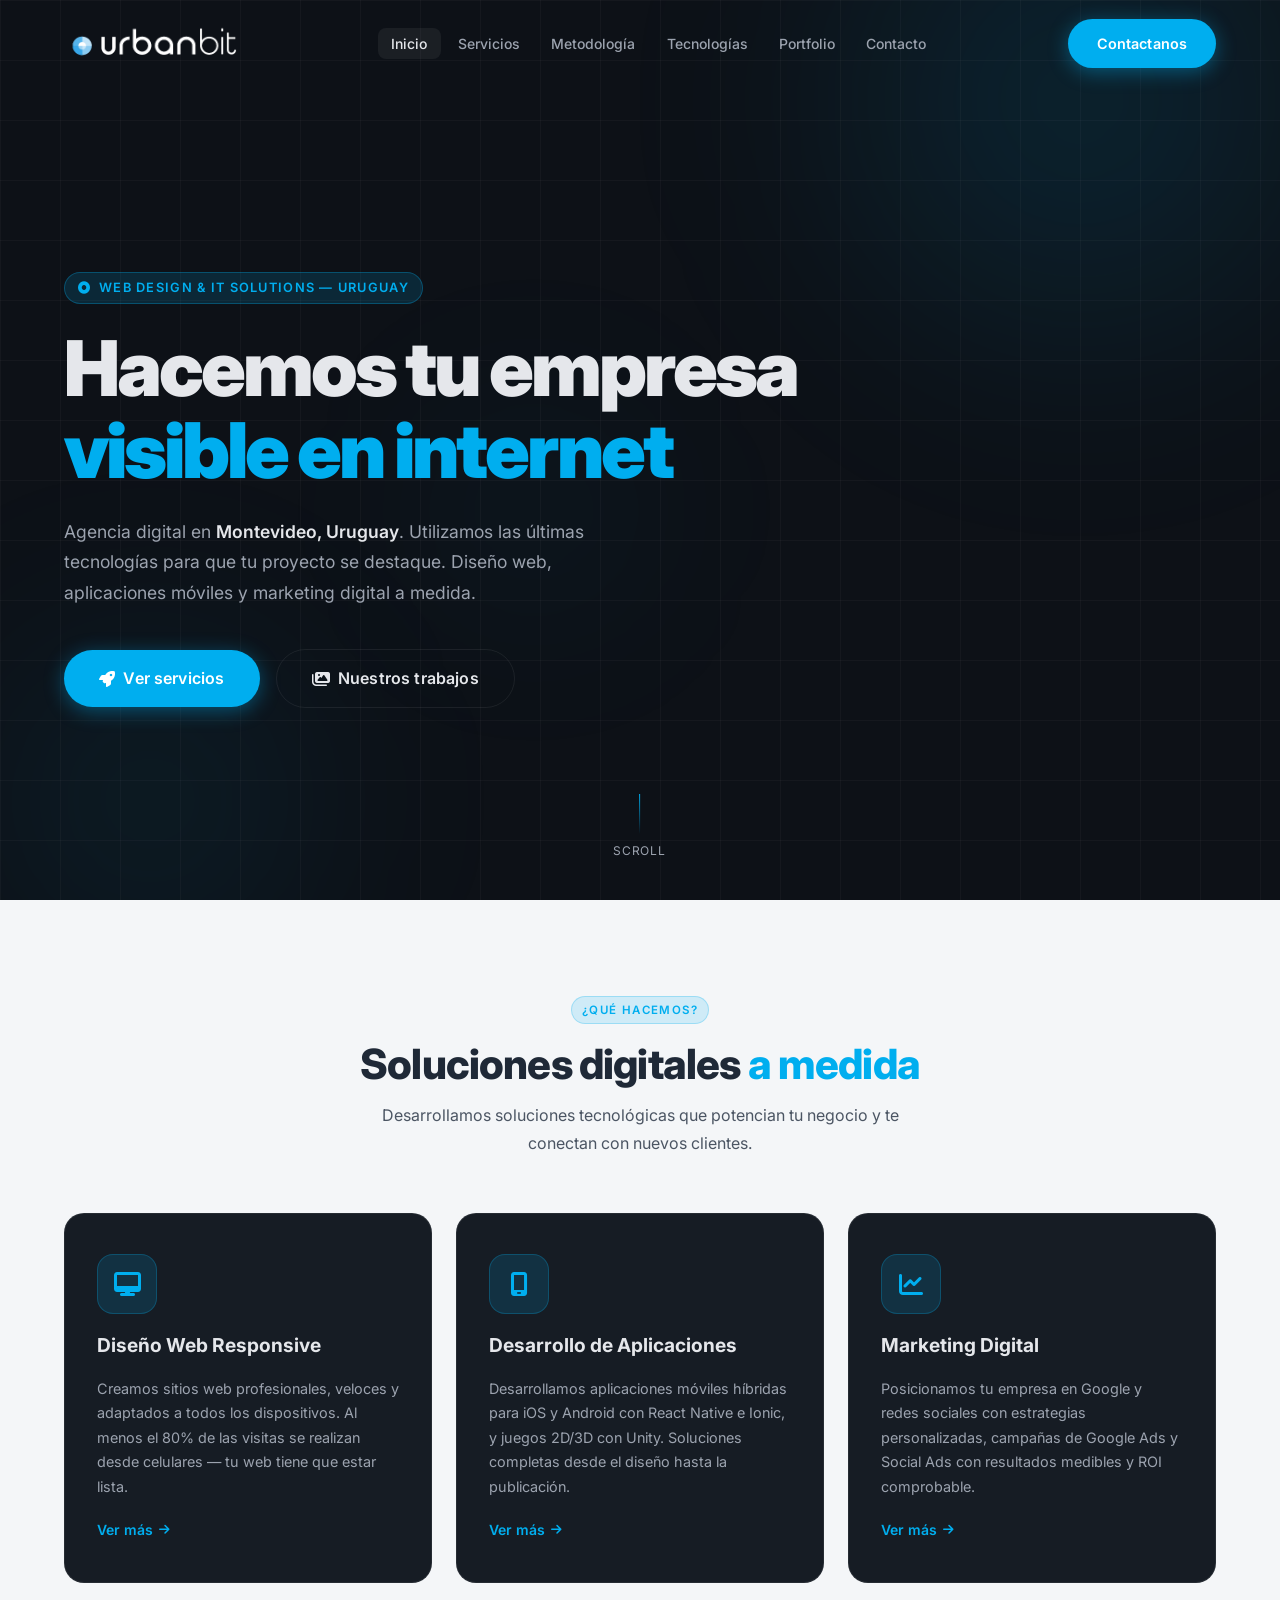
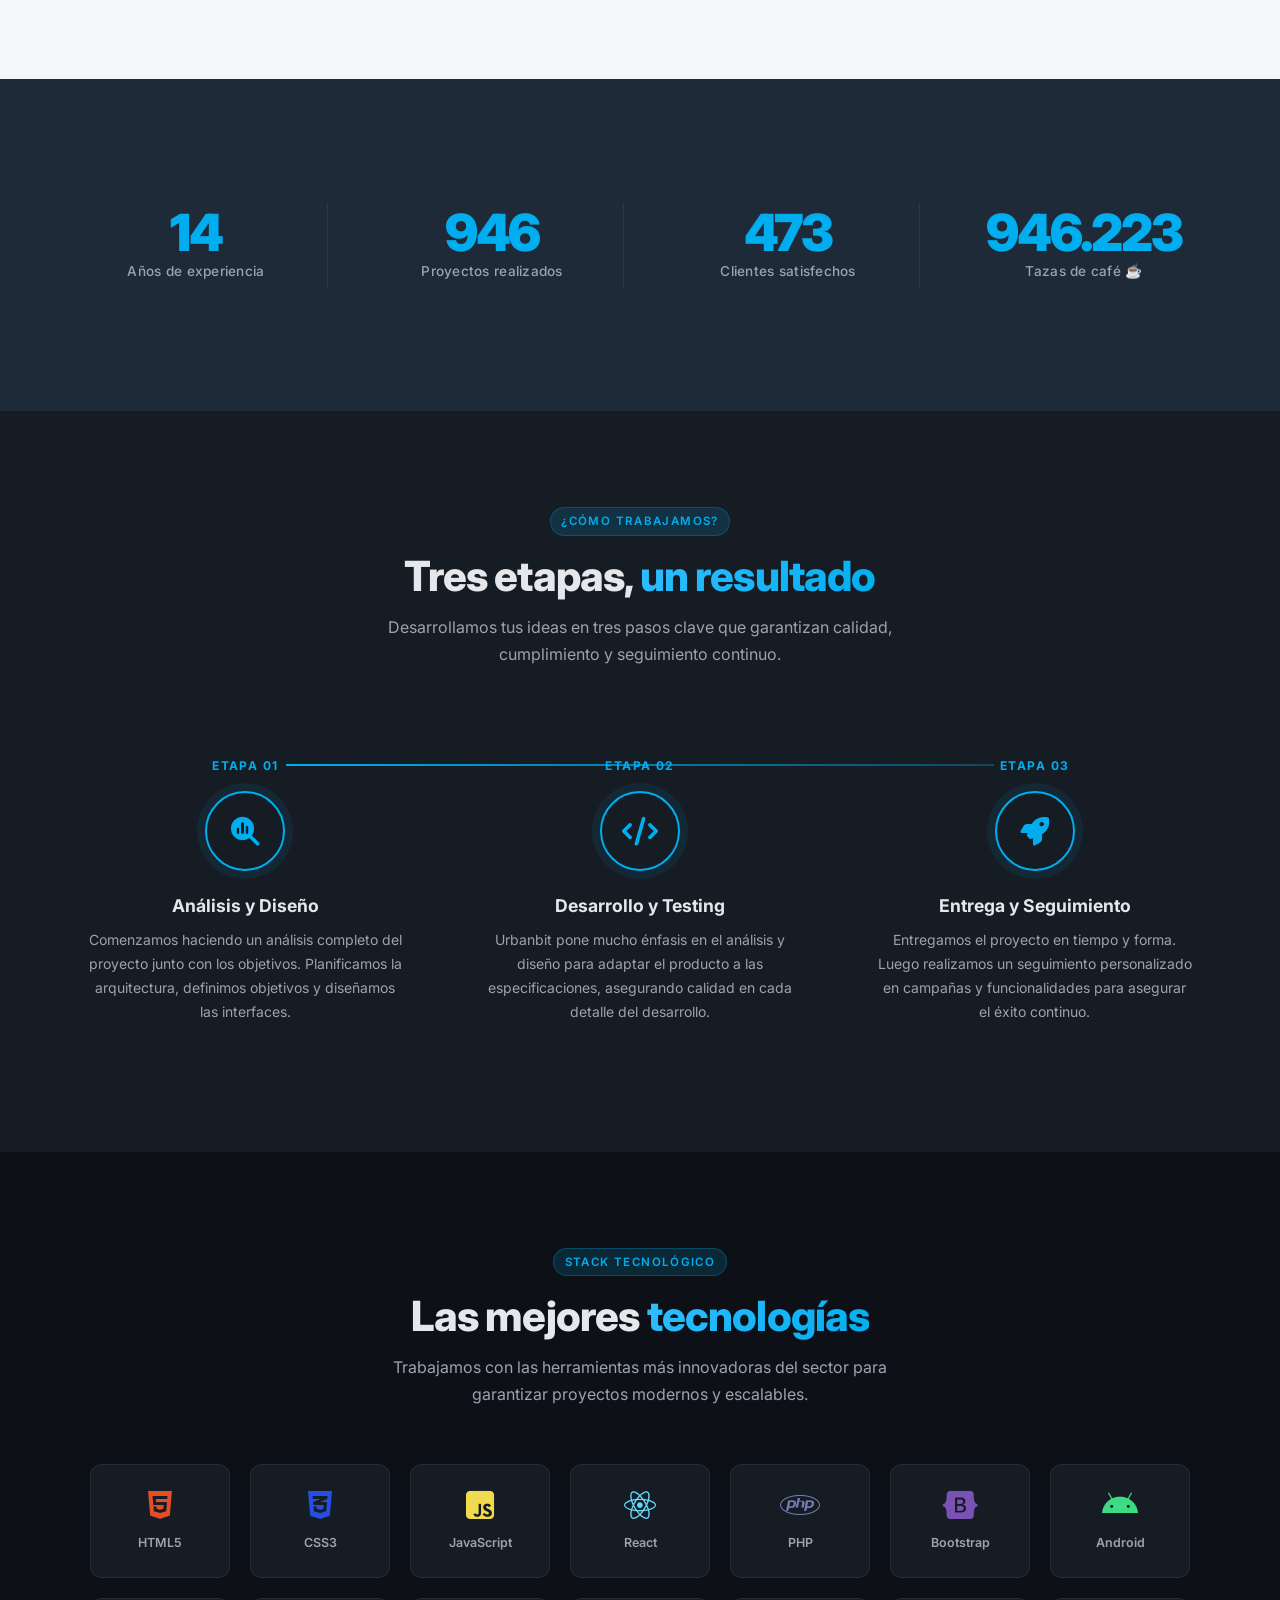
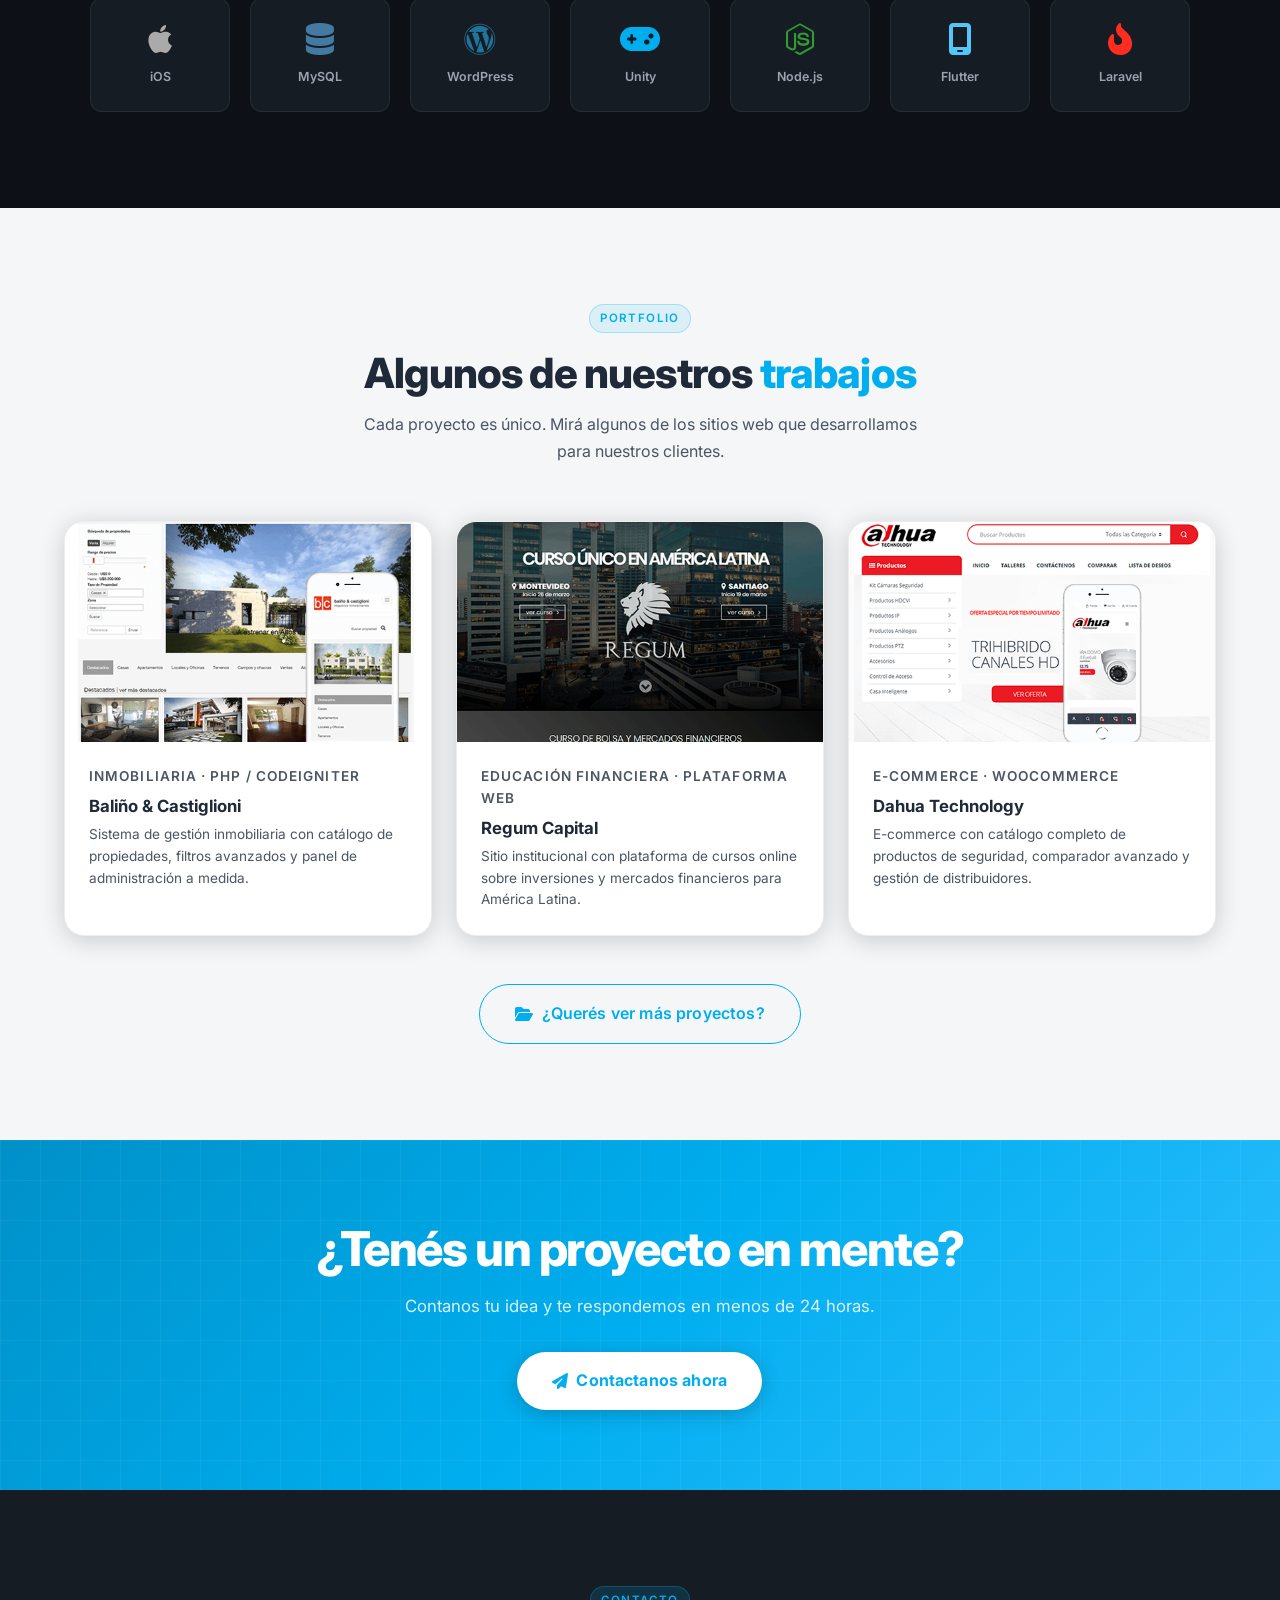
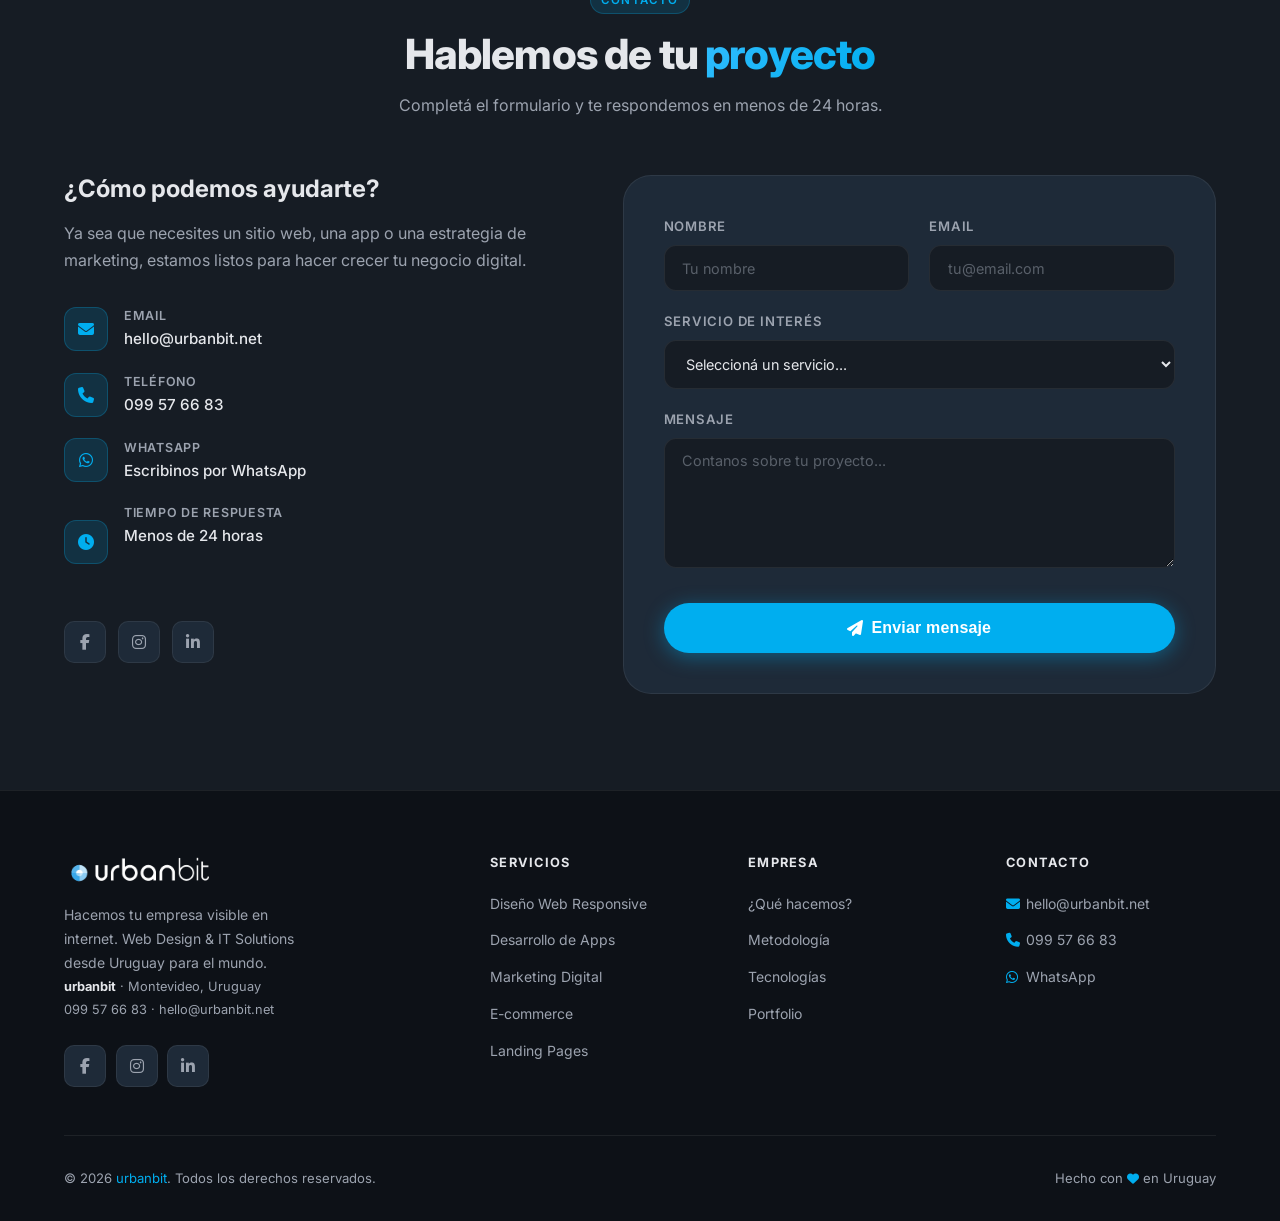
==== index.html @ 5d1d6441 "first commit" ====
<!DOCTYPE html>
<html lang="es">
<head>
  <meta charset="UTF-8" />
  <meta name="viewport" content="width=device-width, initial-scale=1.0" />

  <!-- ===== Primary Meta Tags ===== -->
  <title>urbanbit | Agencia de Diseño Web y Marketing Digital en Uruguay</title>
  <meta name="title" content="urbanbit | Agencia de Diseño Web y Marketing Digital en Uruguay" />
  <meta name="description" content="Agencia digital en Uruguay con 15 años de experiencia. Diseño web responsive, desarrollo de aplicaciones móviles y marketing digital con resultados medibles. +1.000 proyectos exitosos." />
  <meta name="keywords" content="diseño web Uruguay, desarrollo web responsive Uruguay, marketing digital Uruguay, aplicaciones móviles Uruguay, agencia digital Uruguay, Google Ads Uruguay, SEO Uruguay, desarrollo de apps Uruguay" />
  <meta name="author" content="urbanbit" />
  <meta name="robots" content="index, follow, max-snippet:-1, max-image-preview:large, max-video-preview:-1" />
  <meta name="language" content="Spanish" />
  <meta name="revisit-after" content="7 days" />
  <meta name="theme-color" content="#00AEEF" />
  <link rel="canonical" href="https://www.urbanbit.net/" />

  <!-- ===== Open Graph / Facebook ===== -->
  <meta property="og:type" content="website" />
  <meta property="og:url" content="https://www.urbanbit.net/" />
  <meta property="og:site_name" content="urbanbit" />
  <meta property="og:locale" content="es_UY" />
  <meta property="og:title" content="urbanbit | Agencia de Diseño Web y Marketing Digital en Uruguay" />
  <meta property="og:description" content="Agencia digital en Uruguay con 15 años de experiencia. Diseño web responsive, desarrollo de aplicaciones y marketing digital con resultados medibles." />
  <meta property="og:image" content="https://www.urbanbit.net/og-image.svg" />
  <meta property="og:image:width" content="1200" />
  <meta property="og:image:height" content="630" />
  <meta property="og:image:alt" content="urbanbit — Agencia de Diseño Web y Marketing Digital Uruguay" />

  <!-- ===== Twitter Card ===== -->
  <meta name="twitter:card" content="summary_large_image" />
  <meta name="twitter:site" content="@urbanbitnet" />
  <meta name="twitter:creator" content="@urbanbitnet" />
  <meta name="twitter:title" content="urbanbit | Agencia de Diseño Web y Marketing Digital en Uruguay" />
  <meta name="twitter:description" content="Agencia digital en Uruguay con 15 años de experiencia. Diseño web, apps y marketing digital con resultados medibles." />
  <meta name="twitter:image" content="https://www.urbanbit.net/og-image.svg" />

  <!-- ===== Geo Tags ===== -->
  <meta name="geo.region" content="UY" />
  <meta name="geo.placename" content="Uruguay" />
  <meta name="geo.position" content="-32.5228;-55.7658" />
  <meta name="ICBM" content="-32.5228, -55.7658" />

  <!-- ===== Favicon ===== -->
  <link rel="icon" type="image/png" href="logo.png" />
  <link rel="apple-touch-icon" href="logo.png" />

  <!-- ===== Preconnect / DNS Prefetch ===== -->
  <link rel="preconnect" href="https://fonts.googleapis.com" />
  <link rel="preconnect" href="https://fonts.gstatic.com" crossorigin />
  <link rel="dns-prefetch" href="//cdnjs.cloudflare.com" />
  <link rel="dns-prefetch" href="//unpkg.com" />

  <!-- ===== Fonts & Styles ===== -->
  <link href="https://fonts.googleapis.com/css2?family=Inter:wght@300;400;500;600;700;800;900&display=swap" rel="stylesheet" />
  <link rel="stylesheet" href="https://cdnjs.cloudflare.com/ajax/libs/font-awesome/6.5.0/css/all.min.css" />
  <link rel="stylesheet" href="https://unpkg.com/aos@2.3.1/dist/aos.css" />
  <link rel="stylesheet" href="assets/css/style.css" />

  <!-- ===== JSON-LD Structured Data ===== -->
  <script type="application/ld+json">
  {
    "@context": "https://schema.org",
    "@graph": [
      {
        "@type": "Organization",
        "@id": "https://www.urbanbit.net/#organization",
        "name": "urbanbit",
        "alternateName": "Urbanbit Web Design & IT Solutions",
        "url": "https://www.urbanbit.net",
        "logo": {
          "@type": "ImageObject",
          "url": "https://www.urbanbit.net/logo.png"
        },
        "contactPoint": {
          "@type": "ContactPoint",
          "telephone": "+598-99-576-683",
          "contactType": "customer service",
          "email": "hello@urbanbit.net",
          "availableLanguage": "Spanish"
        },
        "sameAs": [
          "https://www.facebook.com/urbanbit/",
          "https://www.instagram.com/urbanbitnet/",
          "https://www.linkedin.com/company/urbanbitnet"
        ]
      },
      {
        "@type": "WebSite",
        "@id": "https://www.urbanbit.net/#website",
        "url": "https://www.urbanbit.net",
        "name": "urbanbit",
        "description": "Agencia de diseño web responsive, desarrollo de aplicaciones y marketing digital en Uruguay",
        "publisher": { "@id": "https://www.urbanbit.net/#organization" },
        "inLanguage": "es-UY",
        "potentialAction": {
          "@type": "SearchAction",
          "target": "https://www.urbanbit.net/?s={search_term_string}",
          "query-input": "required name=search_term_string"
        }
      },
      {
        "@type": "LocalBusiness",
        "@id": "https://www.urbanbit.net/#localbusiness",
        "name": "urbanbit",
        "description": "Agencia digital especializada en diseño web responsive, desarrollo de aplicaciones móviles y marketing digital en Uruguay con 15 años de experiencia y más de 1.000 proyectos exitosos.",
        "url": "https://www.urbanbit.net",
        "telephone": "+598-99-576-683",
        "email": "hello@urbanbit.net",
        "image": "https://www.urbanbit.net/logo.png",
        "logo": "https://www.urbanbit.net/logo.png",
        "foundingDate": "2011",
        "priceRange": "$$",
        "currenciesAccepted": "UYU, USD",
        "address": {
          "@type": "PostalAddress",
          "addressCountry": "UY",
          "addressLocality": "Uruguay"
        },
        "areaServed": [
          { "@type": "Country", "name": "Uruguay" },
          { "@type": "Country", "name": "Argentina" }
        ],
        "aggregateRating": {
          "@type": "AggregateRating",
          "ratingValue": "4.9",
          "reviewCount": "87",
          "bestRating": "5",
          "worstRating": "1"
        },
        "hasOfferCatalog": {
          "@type": "OfferCatalog",
          "name": "Servicios digitales",
          "itemListElement": [
            {
              "@type": "Offer",
              "itemOffered": {
                "@type": "Service",
                "name": "Diseño Web Responsive",
                "url": "https://www.urbanbit.net/desarrollo-web-responsive"
              }
            },
            {
              "@type": "Offer",
              "itemOffered": {
                "@type": "Service",
                "name": "Desarrollo de Aplicaciones Móviles",
                "url": "https://www.urbanbit.net/desarrollo-de-aplicaciones"
              }
            },
            {
              "@type": "Offer",
              "itemOffered": {
                "@type": "Service",
                "name": "Marketing Digital",
                "url": "https://www.urbanbit.net/marketing-digital"
              }
            }
          ]
        }
      }
    ]
  }
  </script>
</head>
<body>

  <!-- ===== NAVBAR ===== -->
  <nav class="navbar" aria-label="Navegación principal">
    <div class="nav-container">
      <a href="index.html" class="nav-logo">
        <img src="logo.png" alt="urbanbit — Agencia Web Uruguay" class="nav-logo-img" width="140" height="38">
      </a>

      <ul class="nav-links">
        <li><a href="#inicio">Inicio</a></li>
        <li><a href="#servicios">Servicios</a></li>
        <li><a href="#metodologia">Metodología</a></li>
        <li><a href="#tecnologias">Tecnologías</a></li>
        <li><a href="#portfolio">Portfolio</a></li>
        <li><a href="#contacto">Contacto</a></li>
      </ul>

      <a href="#contacto" class="btn btn-primary nav-cta">Contactanos</a>

      <div class="nav-hamburger" id="hamburger">
        <span></span><span></span><span></span>
      </div>
    </div>
  </nav>

  <!-- Mobile menu -->
  <div class="nav-mobile" id="nav-mobile">
    <a href="#inicio">Inicio</a>
    <a href="#servicios">Servicios</a>
    <a href="#metodologia">Metodología</a>
    <a href="#tecnologias">Tecnologías</a>
    <a href="#portfolio">Portfolio</a>
    <a href="#contacto">Contacto</a>
    <a href="#contacto" class="btn btn-primary" style="margin-top:0.5rem;justify-content:center;">Contactanos</a>
  </div>

  <main id="main-content">

  <!-- ===== HERO ===== -->
  <section class="hero" id="inicio">
    <div class="hero-grid"></div>
    <div class="hero-orb hero-orb-1"></div>
    <div class="hero-orb hero-orb-2"></div>
    <div class="hero-orb hero-orb-3"></div>

    <div class="hero-container">
      <div class="hero-content">
        <div class="hero-badge">
          <i class="fas fa-circle-dot"></i>
          Web Design &amp; IT Solutions — Uruguay
        </div>

        <h1 class="hero-title">
          Hacemos tu empresa<br>
          <span class="line-2">visible en internet</span>
        </h1>

        <p class="hero-subtitle">
          Agencia digital en <strong style="color:var(--text-light);font-weight:600;">Montevideo, Uruguay</strong>.
          Utilizamos las últimas tecnologías para que tu proyecto se destaque.
          Diseño web, aplicaciones móviles y marketing digital a medida.
        </p>

        <div class="hero-actions">
          <a href="#servicios" class="btn btn-primary btn-lg">
            <i class="fas fa-rocket"></i> Ver servicios
          </a>
          <a href="#portfolio" class="btn btn-outline btn-lg">
            <i class="fas fa-images"></i> Nuestros trabajos
          </a>
        </div>
      </div>
    </div>

    <div class="hero-scroll" onclick="document.getElementById('servicios').scrollIntoView({behavior:'smooth'})">
      <div class="scroll-line"></div>
      <span>scroll</span>
    </div>
  </section>

  <!-- ===== SERVICIOS ===== -->
  <section class="section-light" id="servicios">
    <div class="container">
      <div class="section-header">
        <span class="section-tag">¿Qué hacemos?</span>
        <h2 class="section-title">Soluciones digitales <span class="accent">a medida</span></h2>
        <p class="section-subtitle">Desarrollamos soluciones tecnológicas que potencian tu negocio y te conectan con nuevos clientes.</p>
      </div>

      <div class="services-grid">
        <!-- Card 1 -->
        <div class="service-card" data-aos="fade-up">
          <div class="service-icon">
            <i class="fas fa-desktop"></i>
          </div>
          <h3>Diseño Web Responsive</h3>
          <p>Creamos sitios web profesionales, veloces y adaptados a todos los dispositivos. Al menos el 80% de las visitas se realizan desde celulares — tu web tiene que estar lista.</p>
          <a href="desarrollo-web-responsive.html" class="service-link">
            Ver más <i class="fas fa-arrow-right"></i>
          </a>
        </div>

        <!-- Card 2 -->
        <div class="service-card" data-aos="fade-up" data-aos-delay="100">
          <div class="service-icon">
            <i class="fas fa-mobile-screen"></i>
          </div>
          <h3>Desarrollo de Aplicaciones</h3>
          <p>Desarrollamos aplicaciones móviles híbridas para iOS y Android con React Native e Ionic, y juegos 2D/3D con Unity. Soluciones completas desde el diseño hasta la publicación.</p>
          <a href="desarrollo-de-aplicaciones.html" class="service-link">
            Ver más <i class="fas fa-arrow-right"></i>
          </a>
        </div>

        <!-- Card 3 -->
        <div class="service-card" data-aos="fade-up" data-aos-delay="200">
          <div class="service-icon">
            <i class="fas fa-chart-line"></i>
          </div>
          <h3>Marketing Digital</h3>
          <p>Posicionamos tu empresa en Google y redes sociales con estrategias personalizadas, campañas de Google Ads y Social Ads con resultados medibles y ROI comprobable.</p>
          <a href="marketing-digital.html" class="service-link">
            Ver más <i class="fas fa-arrow-right"></i>
          </a>
        </div>
      </div>
    </div>
  </section>

  <!-- ===== STATS ===== -->
  <section class="stats-section">
    <div class="container">
      <div class="stats-grid">
        <div class="stat-item" data-aos="fade-up">
          <span class="stat-number" data-count="15">0</span>
          <span class="stat-label">Años de experiencia</span>
        </div>
        <div class="stat-item" data-aos="fade-up" data-aos-delay="80">
          <span class="stat-number" data-count="1000">0</span>
          <span class="stat-label">Proyectos realizados</span>
        </div>
        <div class="stat-item" data-aos="fade-up" data-aos-delay="160">
          <span class="stat-number" data-count="500">0</span>
          <span class="stat-label">Clientes satisfechos</span>
        </div>
        <div class="stat-item" data-aos="fade-up" data-aos-delay="240">
          <span class="stat-number" data-count="1000000">0</span>
          <span class="stat-label">Tazas de café ☕</span>
        </div>
      </div>
    </div>
  </section>

  <!-- ===== METODOLOGÍA ===== -->
  <section class="section-dark-2" id="metodologia">
    <div class="container">
      <div class="section-header">
        <span class="section-tag">¿Cómo trabajamos?</span>
        <h2 class="section-title">Tres etapas, <span class="gradient-text">un resultado</span></h2>
        <p class="section-subtitle">Desarrollamos tus ideas en tres pasos clave que garantizan calidad, cumplimiento y seguimiento continuo.</p>
      </div>

      <div class="methodology-grid">
        <div class="method-step" data-aos="fade-up">
          <div class="method-number">Etapa 01</div>
          <div class="method-icon"><i class="fas fa-magnifying-glass-chart"></i></div>
          <h3>Análisis y Diseño</h3>
          <p>Comenzamos haciendo un análisis completo del proyecto junto con los objetivos. Planificamos la arquitectura, definimos objetivos y diseñamos las interfaces.</p>
        </div>

        <div class="method-step" data-aos="fade-up" data-aos-delay="120">
          <div class="method-number">Etapa 02</div>
          <div class="method-icon"><i class="fas fa-code"></i></div>
          <h3>Desarrollo y Testing</h3>
          <p>Urbanbit pone mucho énfasis en el análisis y diseño para adaptar el producto a las especificaciones, asegurando calidad en cada detalle del desarrollo.</p>
        </div>

        <div class="method-step" data-aos="fade-up" data-aos-delay="240">
          <div class="method-number">Etapa 03</div>
          <div class="method-icon"><i class="fas fa-rocket"></i></div>
          <h3>Entrega y Seguimiento</h3>
          <p>Entregamos el proyecto en tiempo y forma. Luego realizamos un seguimiento personalizado en campañas y funcionalidades para asegurar el éxito continuo.</p>
        </div>
      </div>
    </div>
  </section>

  <!-- ===== TECNOLOGÍAS ===== -->
  <section class="tech-section" id="tecnologias">
    <div class="tech-code-bg"></div>
    <div class="container" style="position:relative;z-index:1;">
      <div class="section-header">
        <span class="section-tag">Stack tecnológico</span>
        <h2 class="section-title">Las mejores <span class="gradient-text">tecnologías</span></h2>
        <p class="section-subtitle" style="color:var(--text-muted)">Trabajamos con las herramientas más innovadoras del sector para garantizar proyectos modernos y escalables.</p>
      </div>

      <div class="tech-grid">
        <div class="tech-item" data-aos="zoom-in">
          <i class="fab fa-html5" style="color:#E44D26;"></i>
          <span>HTML5</span>
        </div>
        <div class="tech-item" data-aos="zoom-in" data-aos-delay="50">
          <i class="fab fa-css3-alt" style="color:#264DE4;"></i>
          <span>CSS3</span>
        </div>
        <div class="tech-item" data-aos="zoom-in" data-aos-delay="100">
          <i class="fab fa-js-square" style="color:#F0DB4F;"></i>
          <span>JavaScript</span>
        </div>
        <div class="tech-item" data-aos="zoom-in" data-aos-delay="150">
          <i class="fab fa-react" style="color:#61DAFB;"></i>
          <span>React</span>
        </div>
        <div class="tech-item" data-aos="zoom-in" data-aos-delay="200">
          <i class="fab fa-php" style="color:#777BB4;"></i>
          <span>PHP</span>
        </div>
        <div class="tech-item" data-aos="zoom-in" data-aos-delay="250">
          <i class="fab fa-bootstrap" style="color:#7952B3;"></i>
          <span>Bootstrap</span>
        </div>
        <div class="tech-item" data-aos="zoom-in" data-aos-delay="300">
          <i class="fab fa-android" style="color:#3DDC84;"></i>
          <span>Android</span>
        </div>
        <div class="tech-item" data-aos="zoom-in" data-aos-delay="350">
          <i class="fab fa-apple" style="color:#aaa;"></i>
          <span>iOS</span>
        </div>
        <div class="tech-item" data-aos="zoom-in" data-aos-delay="400">
          <i class="fas fa-database" style="color:#4479A1;"></i>
          <span>MySQL</span>
        </div>
        <div class="tech-item" data-aos="zoom-in" data-aos-delay="450">
          <i class="fab fa-wordpress" style="color:#21759B;"></i>
          <span>WordPress</span>
        </div>
        <div class="tech-item" data-aos="zoom-in" data-aos-delay="500">
          <i class="fas fa-gamepad" style="color:#00AEEF;"></i>
          <span>Unity</span>
        </div>
        <div class="tech-item" data-aos="zoom-in" data-aos-delay="550">
          <i class="fab fa-node-js" style="color:#339933;"></i>
          <span>Node.js</span>
        </div>
        <div class="tech-item" data-aos="zoom-in" data-aos-delay="600">
          <i class="fas fa-mobile-screen" style="color:#54C5F8;"></i>
          <span>Flutter</span>
        </div>
        <div class="tech-item" data-aos="zoom-in" data-aos-delay="650">
          <i class="fas fa-fire-flame-curved" style="color:#FF2D20;"></i>
          <span>Laravel</span>
        </div>
      </div>
    </div>
  </section>

  <!-- ===== PORTFOLIO ===== -->
  <section class="portfolio-section" id="portfolio">
    <div class="container">
      <div class="section-header">
        <span class="section-tag">Portfolio</span>
        <h2 class="section-title">Algunos de nuestros <span class="accent">trabajos</span></h2>
        <p class="section-subtitle">Cada proyecto es único. Mirá algunos de los sitios web que desarrollamos para nuestros clientes.</p>
      </div>

      <div class="portfolio-grid">
        <!-- Project 1 -->
        <div class="portfolio-card" data-aos="fade-up">
          <div class="portfolio-img">
            <img src="portfolio-1.png" alt="Baliño & Castiglioni — Sistema de gestión inmobiliaria" loading="lazy" width="600" height="220" />
            <div class="portfolio-overlay">
              <a href="#contacto">Ver proyecto</a>
            </div>
          </div>
          <div class="portfolio-info">
            <p class="portfolio-tag">Inmobiliaria · PHP / CodeIgniter</p>
            <h3>Baliño & Castiglioni</h3>
            <p>Sistema de gestión inmobiliaria con catálogo de propiedades, filtros avanzados y panel de administración a medida.</p>
          </div>
        </div>

        <!-- Project 2 -->
        <div class="portfolio-card" data-aos="fade-up" data-aos-delay="100">
          <div class="portfolio-img">
            <img src="portfolio-2.png" alt="Regum Capital — Plataforma de cursos financieros online" loading="lazy" width="600" height="220" />
            <div class="portfolio-overlay">
              <a href="#contacto">Ver proyecto</a>
            </div>
          </div>
          <div class="portfolio-info">
            <p class="portfolio-tag">Educación Financiera · Plataforma Web</p>
            <h3>Regum Capital</h3>
            <p>Sitio institucional con plataforma de cursos online sobre inversiones y mercados financieros para América Latina.</p>
          </div>
        </div>

        <!-- Project 3 -->
        <div class="portfolio-card" data-aos="fade-up" data-aos-delay="200">
          <div class="portfolio-img">
            <img src="portfolio-3.png" alt="Dahua Technology — E-commerce con comparador de productos" loading="lazy" width="600" height="220" />
            <div class="portfolio-overlay">
              <a href="#contacto">Ver proyecto</a>
            </div>
          </div>
          <div class="portfolio-info">
            <p class="portfolio-tag">E-commerce · WooCommerce</p>
            <h3>Dahua Technology</h3>
            <p>E-commerce con catálogo completo de productos de seguridad, comparador avanzado y gestión de distribuidores.</p>
          </div>
        </div>
      </div>

      <div style="text-align:center;margin-top:3rem;" data-aos="fade-up">
        <a href="#contacto" class="btn btn-outline-primary btn-lg">
          <i class="fas fa-folder-open"></i> ¿Querés ver más proyectos?
        </a>
      </div>
    </div>
  </section>

  <!-- ===== CTA BANNER ===== -->
  <section class="cta-banner">
    <div class="container">
      <h2 data-aos="fade-up">¿Tenés un proyecto en mente?</h2>
      <p data-aos="fade-up" data-aos-delay="80">Contanos tu idea y te respondemos en menos de 24 horas.</p>
      <a href="#contacto" class="btn btn-white btn-lg" data-aos="fade-up" data-aos-delay="160">
        <i class="fas fa-paper-plane"></i> Contactanos ahora
      </a>
    </div>
  </section>

  <!-- ===== CONTACTO ===== -->
  <section class="contact-section" id="contacto">
    <div class="container">
      <div class="section-header">
        <span class="section-tag">Contacto</span>
        <h2 class="section-title">Hablemos de tu <span class="gradient-text">proyecto</span></h2>
        <p class="section-subtitle" style="color:var(--text-muted)">Completá el formulario y te respondemos en menos de 24 horas.</p>
      </div>

      <div class="contact-grid">
        <!-- Info -->
        <div class="contact-info" data-aos="fade-right">
          <h3>¿Cómo podemos ayudarte?</h3>
          <p>Ya sea que necesites un sitio web, una app o una estrategia de marketing, estamos listos para hacer crecer tu negocio digital.</p>

          <div class="contact-details">
            <div class="contact-detail">
              <div class="contact-detail-icon"><i class="fas fa-envelope"></i></div>
              <div class="contact-detail-text">
                <span>Email</span>
                <a href="mailto:hello@urbanbit.net">hello@urbanbit.net</a>
              </div>
            </div>
            <div class="contact-detail">
              <div class="contact-detail-icon"><i class="fas fa-phone"></i></div>
              <div class="contact-detail-text">
                <span>Teléfono</span>
                <a href="tel:+59899576683">099 57 66 83</a>
              </div>
            </div>
            <div class="contact-detail">
              <div class="contact-detail-icon"><i class="fab fa-whatsapp"></i></div>
              <div class="contact-detail-text">
                <span>WhatsApp</span>
                <a href="https://wa.me/59899576683" target="_blank" rel="noopener">Escribinos por WhatsApp</a>
              </div>
            </div>
            <div class="contact-detail">
              <div class="contact-detail-icon"><i class="fas fa-clock"></i></div>
              <div class="contact-detail-text">
                <span>Tiempo de respuesta</span>
                <p>Menos de 24 horas</p>
              </div>
            </div>
          </div>

          <div class="social-links">
            <a href="https://www.facebook.com/urbanbit/" target="_blank" rel="noopener" class="social-link" title="Facebook">
              <i class="fab fa-facebook-f"></i>
            </a>
            <a href="https://www.instagram.com/urbanbitnet/" target="_blank" rel="noopener" class="social-link" title="Instagram">
              <i class="fab fa-instagram"></i>
            </a>
            <a href="https://www.linkedin.com/company/urbanbitnet" target="_blank" rel="noopener" class="social-link" title="LinkedIn">
              <i class="fab fa-linkedin-in"></i>
            </a>
          </div>
        </div>

        <!-- Form -->
        <div data-aos="fade-left">
          <form class="contact-form" id="contact-form" novalidate>
            <div class="form-row">
              <div class="form-group">
                <label for="nombre">Nombre</label>
                <input type="text" id="nombre" name="nombre" placeholder="Tu nombre" required />
              </div>
              <div class="form-group">
                <label for="email">Email</label>
                <input type="email" id="email" name="email" placeholder="tu@email.com" required />
              </div>
            </div>
            <div class="form-group">
              <label for="servicio">Servicio de interés</label>
              <select id="servicio" name="servicio">
                <option value="">Seleccioná un servicio...</option>
                <option>Diseño Web Responsive</option>
                <option>Desarrollo de Aplicaciones</option>
                <option>Marketing Digital</option>
                <option>Tienda Online / E-commerce</option>
                <option>Otro</option>
              </select>
            </div>
            <div class="form-group">
              <label for="mensaje">Mensaje</label>
              <textarea id="mensaje" name="mensaje" placeholder="Contanos sobre tu proyecto..." required></textarea>
            </div>
            <button type="submit" class="btn btn-primary btn-lg form-submit">
              <i class="fas fa-paper-plane"></i> Enviar mensaje
            </button>
          </form>
        </div>
      </div>
    </div>
  </section>

  </main>

  <!-- ===== FOOTER ===== -->
  <footer class="footer">
    <div class="container">
      <div class="footer-grid">
        <!-- Brand -->
        <div class="footer-brand">
          <a href="index.html" class="nav-logo">
            <img src="logo.png" alt="urbanbit" class="nav-logo-img" width="120" height="32" style="height:32px;">
          </a>
          <p>Hacemos tu empresa visible en internet. Web Design &amp; IT Solutions desde Uruguay para el mundo.</p>
          <address style="font-style:normal;font-size:0.8rem;color:var(--text-muted);margin-bottom:1.25rem;line-height:1.8;">
            <strong style="color:var(--text-light);">urbanbit</strong> · Montevideo, Uruguay<br>
            <a href="tel:+59899576683" style="color:var(--text-muted);">099 57 66 83</a> ·
            <a href="mailto:hello@urbanbit.net" style="color:var(--text-muted);">hello@urbanbit.net</a>
          </address>
          <div class="footer-social">
            <a href="https://www.facebook.com/urbanbit/" target="_blank" rel="noopener" class="social-link" aria-label="Seguinos en Facebook"><i class="fab fa-facebook-f"></i></a>
            <a href="https://www.instagram.com/urbanbitnet/" target="_blank" rel="noopener" class="social-link" aria-label="Seguinos en Instagram"><i class="fab fa-instagram"></i></a>
            <a href="https://www.linkedin.com/company/urbanbitnet" target="_blank" rel="noopener" class="social-link" aria-label="Seguinos en LinkedIn"><i class="fab fa-linkedin-in"></i></a>
          </div>
        </div>

        <!-- Servicios -->
        <div class="footer-col">
          <h4>Servicios</h4>
          <ul>
            <li><a href="desarrollo-web-responsive.html">Diseño Web Responsive</a></li>
            <li><a href="desarrollo-de-aplicaciones.html">Desarrollo de Apps</a></li>
            <li><a href="marketing-digital.html">Marketing Digital</a></li>
            <li><a href="#contacto">E-commerce</a></li>
            <li><a href="#contacto">Landing Pages</a></li>
          </ul>
        </div>

        <!-- Empresa -->
        <div class="footer-col">
          <h4>Empresa</h4>
          <ul>
            <li><a href="#servicios">¿Qué hacemos?</a></li>
            <li><a href="#metodologia">Metodología</a></li>
            <li><a href="#tecnologias">Tecnologías</a></li>
            <li><a href="#portfolio">Portfolio</a></li>
          </ul>
        </div>

        <!-- Contacto -->
        <div class="footer-col">
          <h4>Contacto</h4>
          <address style="font-style:normal;">
            <ul>
              <li><a href="mailto:hello@urbanbit.net"><i class="fas fa-envelope" style="width:16px;color:var(--primary);"></i> hello@urbanbit.net</a></li>
              <li><a href="tel:+59899576683"><i class="fas fa-phone" style="width:16px;color:var(--primary);"></i> 099 57 66 83</a></li>
              <li><a href="https://wa.me/59899576683" target="_blank" rel="noopener"><i class="fab fa-whatsapp" style="width:16px;color:var(--primary);"></i> WhatsApp</a></li>
            </ul>
          </address>
        </div>
      </div>

      <div class="footer-bottom">
        <p>&copy; 2026 <a href="index.html">urbanbit</a>. Todos los derechos reservados.</p>
        <p>Hecho con <i class="fas fa-heart" style="color:var(--primary);font-size:0.75rem;"></i> en Uruguay</p>
      </div>
    </div>
  </footer>

  <script src="https://unpkg.com/aos@2.3.1/dist/aos.js" defer></script>
  <script src="assets/js/main.js" defer></script>
</body>
</html>
---- assets/css/style.css ----
/* =============================================
   URBANBIT — Global Stylesheet
   ============================================= */

/* --- Variables --- */
:root {
  --primary: #00AEEF;
  --primary-dark: #0090C8;
  --primary-light: #33BEFF;
  --primary-glow: rgba(0, 174, 239, 0.15);
  --primary-glow-strong: rgba(0, 174, 239, 0.35);

  --bg-dark: #0D1117;
  --bg-dark-2: #161C24;
  --bg-dark-3: #1E2A38;
  --bg-light: #F4F6F8;
  --bg-white: #FFFFFF;

  --text-light: #E5E7EB;
  --text-muted: #9CA3AF;
  --text-dark: #1F2937;
  --text-dark-2: #4B5563;

  --border-dark: rgba(255, 255, 255, 0.07);
  --border-light: rgba(0, 0, 0, 0.07);

  --font: 'Inter', sans-serif;
  --radius: 12px;
  --radius-lg: 20px;
  --radius-xl: 28px;
  --transition: 0.3s ease;
  --transition-slow: 0.55s cubic-bezier(0.4, 0, 0.2, 1);

  --shadow-card: 0 4px 24px rgba(0, 0, 0, 0.18);
  --shadow-hover: 0 8px 40px rgba(0, 174, 239, 0.22);
  --shadow-glow: 0 0 40px rgba(0, 174, 239, 0.28);
}

/* --- Reset & Base --- */
*, *::before, *::after { box-sizing: border-box; margin: 0; padding: 0; }

html { scroll-behavior: smooth; font-size: 16px; }

body {
  font-family: var(--font);
  background: var(--bg-dark);
  color: var(--text-light);
  line-height: 1.6;
  overflow-x: hidden;
  -webkit-font-smoothing: antialiased;
}

a { text-decoration: none; color: inherit; }
img { max-width: 100%; display: block; }
ul { list-style: none; }

/* --- Typography --- */
h1, h2, h3, h4, h5 { line-height: 1.2; font-weight: 700; }

.section-tag {
  display: inline-block;
  font-size: 0.72rem;
  font-weight: 600;
  letter-spacing: 0.12em;
  text-transform: uppercase;
  color: var(--primary);
  background: var(--primary-glow);
  border: 1px solid rgba(0, 174, 239, 0.25);
  padding: 0.35em 0.9em;
  border-radius: 50px;
  margin-bottom: 1rem;
}

.section-title {
  font-size: clamp(1.8rem, 3.5vw, 2.6rem);
  font-weight: 800;
  letter-spacing: -0.02em;
}

.section-title .accent { color: var(--primary); }

.section-subtitle {
  font-size: 1rem;
  color: var(--text-muted);
  max-width: 560px;
  margin: 0.75rem auto 0;
  line-height: 1.7;
}

.section-header {
  text-align: center;
  margin-bottom: 3.5rem;
}

.gradient-text {
  background: linear-gradient(135deg, var(--primary-light) 0%, var(--primary) 100%);
  -webkit-background-clip: text;
  -webkit-text-fill-color: transparent;
  background-clip: text;
}

/* --- Buttons --- */
.btn {
  display: inline-flex;
  align-items: center;
  gap: 0.5rem;
  padding: 0.8rem 1.8rem;
  border-radius: 50px;
  font-weight: 600;
  font-size: 0.9rem;
  letter-spacing: 0.01em;
  cursor: pointer;
  border: none;
  transition: var(--transition);
  white-space: nowrap;
}

.btn-primary {
  background: var(--primary);
  color: #fff;
  box-shadow: 0 4px 20px rgba(0, 174, 239, 0.4);
}
.btn-primary:hover {
  background: var(--primary-dark);
  box-shadow: 0 6px 28px rgba(0, 174, 239, 0.55);
  transform: translateY(-2px);
}

.btn-outline {
  background: transparent;
  color: var(--text-light);
  border: 1.5px solid var(--border-dark);
  backdrop-filter: blur(8px);
}
.btn-outline:hover {
  border-color: var(--primary);
  color: var(--primary);
  transform: translateY(-2px);
}

.btn-outline-primary {
  background: transparent;
  color: var(--primary);
  border: 1.5px solid var(--primary);
}
.btn-outline-primary:hover {
  background: var(--primary);
  color: #fff;
  box-shadow: var(--shadow-hover);
  transform: translateY(-2px);
}

.btn-lg { padding: 1rem 2.2rem; font-size: 1rem; }
.btn-sm { padding: 0.55rem 1.2rem; font-size: 0.82rem; }

/* --- Navbar --- */
.navbar {
  position: fixed;
  top: 0; left: 0; right: 0;
  z-index: 1000;
  padding: 1.2rem 0;
  transition: background var(--transition), backdrop-filter var(--transition), box-shadow var(--transition), padding var(--transition);
}

.navbar.scrolled {
  background: rgba(13, 17, 23, 0.85);
  backdrop-filter: blur(20px);
  -webkit-backdrop-filter: blur(20px);
  box-shadow: 0 1px 0 var(--border-dark);
  padding: 0.85rem 0;
}

.nav-container {
  max-width: 1200px;
  margin: 0 auto;
  padding: 0 1.5rem;
  display: flex;
  align-items: center;
  justify-content: space-between;
  gap: 2rem;
}

.nav-logo {
  display: flex;
  align-items: center;
  gap: 0.6rem;
  font-size: 1.3rem;
  font-weight: 800;
  letter-spacing: -0.03em;
  color: var(--text-light);
  flex-shrink: 0;
}

.nav-logo .logo-icon {
  display: flex;
  align-items: center;
}

.nav-logo span { color: var(--primary); }

.nav-logo-img {
  height: 38px;
  width: auto;
  display: block;
  object-fit: contain;
}

.nav-links {
  display: flex;
  align-items: center;
  gap: 0.25rem;
}

.nav-links a {
  font-size: 0.875rem;
  font-weight: 500;
  color: var(--text-muted);
  padding: 0.45rem 0.85rem;
  border-radius: 8px;
  transition: var(--transition);
}

.nav-links a:hover, .nav-links a.active {
  color: var(--text-light);
  background: rgba(255,255,255,0.06);
}

.nav-cta { flex-shrink: 0; }

.nav-hamburger {
  display: none;
  flex-direction: column;
  gap: 5px;
  cursor: pointer;
  padding: 0.5rem;
  border-radius: 8px;
  transition: var(--transition);
}

.nav-hamburger:hover { background: rgba(255,255,255,0.06); }

.nav-hamburger span {
  display: block;
  width: 22px;
  height: 2px;
  background: var(--text-light);
  border-radius: 2px;
  transition: var(--transition);
}

.nav-hamburger.open span:nth-child(1) { transform: translateY(7px) rotate(45deg); }
.nav-hamburger.open span:nth-child(2) { opacity: 0; }
.nav-hamburger.open span:nth-child(3) { transform: translateY(-7px) rotate(-45deg); }

.nav-mobile {
  display: none;
  position: fixed;
  top: 70px; left: 0; right: 0;
  background: rgba(13, 17, 23, 0.97);
  backdrop-filter: blur(20px);
  padding: 1.5rem;
  border-bottom: 1px solid var(--border-dark);
  flex-direction: column;
  gap: 0.5rem;
  z-index: 999;
}

.nav-mobile.open { display: flex; }

.nav-mobile a {
  font-size: 0.95rem;
  font-weight: 500;
  color: var(--text-muted);
  padding: 0.75rem 1rem;
  border-radius: 10px;
  transition: var(--transition);
}

.nav-mobile a:hover { color: var(--primary); background: var(--primary-glow); }

/* --- Hero --- */
.hero {
  min-height: 100vh;
  position: relative;
  display: flex;
  align-items: center;
  overflow: hidden;
  background: var(--bg-dark);
}

.hero-grid {
  position: absolute;
  inset: 0;
  background-image:
    linear-gradient(to right, rgba(255,255,255,0.03) 1px, transparent 1px),
    linear-gradient(to bottom, rgba(255,255,255,0.03) 1px, transparent 1px);
  background-size: 60px 60px;
}

.hero-orb {
  position: absolute;
  border-radius: 50%;
  filter: blur(90px);
  pointer-events: none;
}

.hero-orb-1 {
  width: 700px; height: 700px;
  background: radial-gradient(circle, rgba(0,174,239,0.14) 0%, transparent 70%);
  top: -250px; right: -150px;
  animation: orbFloat 10s ease-in-out infinite;
}

.hero-orb-2 {
  width: 500px; height: 500px;
  background: radial-gradient(circle, rgba(0,174,239,0.09) 0%, transparent 70%);
  bottom: -150px; left: -100px;
  animation: orbFloat 12s ease-in-out infinite reverse;
}

.hero-orb-3 {
  width: 300px; height: 300px;
  background: radial-gradient(circle, rgba(0,174,239,0.07) 0%, transparent 70%);
  top: 40%; left: 30%;
  animation: orbFloat 8s ease-in-out infinite 2s;
}

.hero-container {
  max-width: 1200px;
  margin: 0 auto;
  padding: 0 1.5rem;
  width: 100%;
  position: relative;
  z-index: 1;
  padding-top: 5rem;
}

.hero-content { max-width: 760px; }

.hero-badge {
  display: inline-flex;
  align-items: center;
  gap: 0.5rem;
  font-size: 0.8rem;
  font-weight: 600;
  letter-spacing: 0.1em;
  text-transform: uppercase;
  color: var(--primary);
  background: var(--primary-glow);
  border: 1px solid rgba(0,174,239,0.3);
  padding: 0.4em 1em;
  border-radius: 50px;
  margin-bottom: 1.5rem;
  animation: fadeUp 0.6s ease both;
}

.hero-badge i { font-size: 0.75rem; }

.hero-title {
  font-size: clamp(2.8rem, 6vw, 4.8rem);
  font-weight: 900;
  letter-spacing: -0.04em;
  line-height: 1.07;
  margin-bottom: 1.5rem;
  animation: fadeUp 0.6s ease 0.1s both;
}

.hero-title .line-2 { color: var(--primary); }

.hero-subtitle {
  font-size: 1.1rem;
  color: var(--text-muted);
  line-height: 1.75;
  max-width: 540px;
  margin-bottom: 2.5rem;
  animation: fadeUp 0.6s ease 0.2s both;
}

.hero-actions {
  display: flex;
  align-items: center;
  gap: 1rem;
  flex-wrap: wrap;
  animation: fadeUp 0.6s ease 0.3s both;
}

.hero-scroll {
  position: absolute;
  bottom: 2.5rem;
  left: 50%;
  transform: translateX(-50%);
  display: flex;
  flex-direction: column;
  align-items: center;
  gap: 0.4rem;
  color: var(--text-muted);
  font-size: 0.75rem;
  letter-spacing: 0.08em;
  text-transform: uppercase;
  animation: fadeIn 1s ease 0.8s both;
  cursor: pointer;
}

.hero-scroll .scroll-line {
  width: 1px;
  height: 40px;
  background: linear-gradient(to bottom, var(--primary), transparent);
  animation: scrollPulse 2s ease-in-out infinite;
}

/* --- Sections Layout --- */
section { padding: 6rem 0; }

.container {
  max-width: 1200px;
  margin: 0 auto;
  padding: 0 1.5rem;
}

.section-dark { background: var(--bg-dark); color: var(--text-light); }
.section-dark-2 { background: var(--bg-dark-2); color: var(--text-light); }
.section-dark-3 { background: var(--bg-dark-3); color: var(--text-light); }
.section-light { background: var(--bg-light); color: var(--text-dark); }
.section-white { background: var(--bg-white); color: var(--text-dark); }

.section-light .section-title,
.section-white .section-title { color: var(--text-dark); }

.section-light .section-subtitle,
.section-white .section-subtitle { color: var(--text-dark-2); }

/* --- Service Cards --- */
.services-grid {
  display: grid;
  grid-template-columns: repeat(3, 1fr);
  gap: 1.5rem;
}

.service-card {
  background: var(--bg-dark-2);
  border: 1px solid var(--border-dark);
  border-radius: var(--radius-lg);
  padding: 2.5rem 2rem;
  display: flex;
  flex-direction: column;
  gap: 1.25rem;
  transition: var(--transition-slow);
  position: relative;
  overflow: hidden;
}

.service-card::before {
  content: '';
  position: absolute;
  inset: 0;
  border-radius: var(--radius-lg);
  background: linear-gradient(135deg, var(--primary-glow) 0%, transparent 60%);
  opacity: 0;
  transition: var(--transition-slow);
}

.service-card:hover {
  border-color: rgba(0,174,239,0.4);
  box-shadow: var(--shadow-hover);
  transform: translateY(-6px);
}

.service-card:hover::before { opacity: 1; }

.service-icon {
  width: 60px; height: 60px;
  background: var(--primary-glow);
  border: 1px solid rgba(0,174,239,0.25);
  border-radius: 16px;
  display: flex;
  align-items: center;
  justify-content: center;
  font-size: 1.5rem;
  color: var(--primary);
  flex-shrink: 0;
  transition: var(--transition);
  position: relative;
}

.service-card:hover .service-icon {
  background: var(--primary);
  color: #fff;
  box-shadow: var(--shadow-glow);
}

.service-card h3 {
  font-size: 1.2rem;
  font-weight: 700;
  color: var(--text-light);
  position: relative;
}

.service-card p {
  font-size: 0.9rem;
  color: var(--text-muted);
  line-height: 1.7;
  flex: 1;
  position: relative;
}

.service-link {
  display: inline-flex;
  align-items: center;
  gap: 0.4rem;
  font-size: 0.875rem;
  font-weight: 600;
  color: var(--primary);
  transition: var(--transition);
  position: relative;
}

.service-link i { font-size: 0.75rem; transition: transform var(--transition); }
.service-link:hover i { transform: translateX(4px); }

/* --- Stats --- */
.stats-section { background: var(--bg-dark-3); }

.stats-grid {
  display: grid;
  grid-template-columns: repeat(4, 1fr);
  gap: 2rem;
}

.stat-item {
  text-align: center;
  padding: 2rem 1rem;
  position: relative;
}

.stat-item::after {
  content: '';
  position: absolute;
  right: 0; top: 20%; bottom: 20%;
  width: 1px;
  background: var(--border-dark);
}

.stat-item:last-child::after { display: none; }

.stat-number {
  font-size: clamp(2.5rem, 4vw, 3.5rem);
  font-weight: 900;
  color: var(--primary);
  letter-spacing: -0.04em;
  line-height: 1;
  display: block;
}

.stat-suffix {
  font-size: clamp(1.5rem, 2.5vw, 2rem);
  font-weight: 900;
  color: var(--primary);
}

.stat-label {
  font-size: 0.85rem;
  color: var(--text-muted);
  margin-top: 0.5rem;
  font-weight: 500;
  letter-spacing: 0.02em;
}

/* --- Methodology --- */
.methodology-grid {
  display: grid;
  grid-template-columns: repeat(3, 1fr);
  gap: 2rem;
  position: relative;
}

.methodology-grid::before {
  content: '';
  position: absolute;
  top: 40px;
  left: calc(16.66% + 30px);
  right: calc(16.66% + 30px);
  height: 2px;
  background: linear-gradient(to right, var(--primary), rgba(0,174,239,0.3));
  z-index: 0;
}

.method-step {
  text-align: center;
  padding: 2rem 1.5rem;
  position: relative;
  z-index: 1;
}

.method-number {
  font-size: 0.75rem;
  font-weight: 700;
  letter-spacing: 0.12em;
  color: var(--primary);
  text-transform: uppercase;
  margin-bottom: 1rem;
}

.method-icon {
  width: 80px; height: 80px;
  background: var(--bg-dark-2);
  border: 2px solid var(--primary);
  border-radius: 50%;
  display: flex;
  align-items: center;
  justify-content: center;
  font-size: 1.8rem;
  color: var(--primary);
  margin: 0 auto 1.5rem;
  box-shadow: 0 0 0 8px rgba(0,174,239,0.08);
  transition: var(--transition-slow);
}

.method-step:hover .method-icon {
  background: var(--primary);
  color: #fff;
  box-shadow: 0 0 0 8px rgba(0,174,239,0.12), var(--shadow-glow);
}

.method-step h3 { font-size: 1.1rem; margin-bottom: 0.75rem; color: var(--text-light); }
.method-step p { font-size: 0.875rem; color: var(--text-muted); line-height: 1.7; }

/* --- Technologies --- */
.tech-section {
  background: var(--bg-dark);
  position: relative;
  overflow: hidden;
}

.tech-code-bg {
  position: absolute;
  inset: 0;
  background-image: url("data:image/svg+xml,%3Csvg xmlns='http://www.w3.org/2000/svg' width='400' height='200'%3E%3Ctext y='30' font-family='monospace' font-size='14' fill='rgba(0,174,239,0.04)'%3E%3C!-- html css js php react /%3E%3C/text%3E%3C/svg%3E");
  pointer-events: none;
}

.tech-grid {
  display: flex;
  flex-wrap: wrap;
  justify-content: center;
  gap: 1.25rem;
}

.tech-item {
  background: var(--bg-dark-2);
  border: 1px solid var(--border-dark);
  border-radius: var(--radius);
  padding: 1.5rem 1rem;
  display: flex;
  flex-direction: column;
  align-items: center;
  gap: 0.75rem;
  transition: var(--transition-slow);
  cursor: default;
  width: 140px;
  flex-shrink: 0;
}

.tech-item:hover {
  border-color: rgba(0,174,239,0.4);
  background: var(--bg-dark-3);
  transform: translateY(-4px);
  box-shadow: var(--shadow-hover);
}

.tech-item i {
  font-size: 2rem;
  color: var(--text-muted);
  transition: var(--transition);
}

.tech-item:hover i { color: var(--primary); }

.tech-item span {
  font-size: 0.78rem;
  font-weight: 600;
  color: var(--text-muted);
  text-align: center;
  transition: var(--transition);
}

.tech-item:hover span { color: var(--text-light); }

/* --- Portfolio --- */
.portfolio-section { background: var(--bg-light); }
.portfolio-section .section-title { color: var(--text-dark); }
.portfolio-section .section-subtitle { color: var(--text-dark-2); }
.portfolio-section .section-tag { background: rgba(0,174,239,0.1); }

.portfolio-grid {
  display: grid;
  grid-template-columns: repeat(3, 1fr);
  gap: 1.5rem;
}

.portfolio-card {
  background: var(--bg-white);
  border-radius: var(--radius-lg);
  overflow: hidden;
  box-shadow: var(--shadow-card);
  transition: var(--transition-slow);
  border: 1px solid var(--border-light);
}

.portfolio-card:hover {
  transform: translateY(-6px);
  box-shadow: 0 12px 40px rgba(0,0,0,0.15);
}

.portfolio-img {
  height: 220px;
  background: var(--bg-dark-3);
  position: relative;
  overflow: hidden;
  display: flex;
  align-items: center;
  justify-content: center;
}

.portfolio-img .portfolio-overlay {
  position: absolute;
  inset: 0;
  background: rgba(0,174,239,0.85);
  display: flex;
  align-items: center;
  justify-content: center;
  opacity: 0;
  transition: var(--transition-slow);
}

.portfolio-card:hover .portfolio-overlay { opacity: 1; }

.portfolio-overlay a {
  color: #fff;
  font-size: 0.9rem;
  font-weight: 600;
  border: 2px solid #fff;
  padding: 0.6rem 1.4rem;
  border-radius: 50px;
  transition: var(--transition);
}

.portfolio-overlay a:hover { background: #fff; color: var(--primary); }

.portfolio-placeholder {
  font-size: 3rem;
  color: rgba(0,174,239,0.3);
}

.portfolio-img img {
  width: 100%;
  height: 100%;
  object-fit: cover;
  display: block;
  transition: transform var(--transition-slow);
}

.portfolio-card:hover .portfolio-img img {
  transform: scale(1.05);
}

.portfolio-info { padding: 1.5rem; }

.portfolio-tag {
  font-size: 0.72rem;
  font-weight: 600;
  letter-spacing: 0.08em;
  text-transform: uppercase;
  color: var(--primary);
  margin-bottom: 0.5rem;
}

.portfolio-info h3 { font-size: 1.05rem; color: var(--text-dark); margin-bottom: 0.5rem; }
.portfolio-info p { font-size: 0.85rem; color: var(--text-dark-2); line-height: 1.6; }

/* --- CTA Banner --- */
.cta-banner {
  background: linear-gradient(135deg, #0090C8 0%, #00AEEF 50%, #33BEFF 100%);
  padding: 5rem 0;
  text-align: center;
  position: relative;
  overflow: hidden;
}

.cta-banner::before {
  content: '';
  position: absolute;
  inset: 0;
  background-image:
    linear-gradient(to right, rgba(255,255,255,0.05) 1px, transparent 1px),
    linear-gradient(to bottom, rgba(255,255,255,0.05) 1px, transparent 1px);
  background-size: 40px 40px;
}

.cta-banner .container { position: relative; }

.cta-banner h2 {
  font-size: clamp(1.8rem, 4vw, 3rem);
  font-weight: 800;
  color: #fff;
  letter-spacing: -0.03em;
  margin-bottom: 1rem;
}

.cta-banner p { color: rgba(255,255,255,0.85); font-size: 1.05rem; margin-bottom: 2rem; }

.btn-white {
  background: #fff;
  color: var(--primary);
  font-weight: 700;
  box-shadow: 0 4px 20px rgba(0,0,0,0.2);
}
.btn-white:hover {
  background: var(--bg-dark);
  color: var(--primary);
  box-shadow: 0 6px 28px rgba(0,0,0,0.3);
  transform: translateY(-2px);
}

/* --- Contact --- */
.contact-section { background: var(--bg-dark-2); }

.contact-grid {
  display: grid;
  grid-template-columns: 1fr 1.2fr;
  gap: 4rem;
  align-items: start;
}

.contact-info h3 {
  font-size: 1.5rem;
  font-weight: 700;
  margin-bottom: 1rem;
  color: var(--text-light);
}

.contact-info p { color: var(--text-muted); line-height: 1.7; margin-bottom: 2rem; }

.contact-details { display: flex; flex-direction: column; gap: 1.25rem; margin-bottom: 2.5rem; }

.contact-detail {
  display: flex;
  align-items: center;
  gap: 1rem;
}

.contact-detail-icon {
  width: 44px; height: 44px;
  background: var(--primary-glow);
  border: 1px solid rgba(0,174,239,0.25);
  border-radius: 12px;
  display: flex;
  align-items: center;
  justify-content: center;
  color: var(--primary);
  font-size: 1rem;
  flex-shrink: 0;
}

.contact-detail-text span {
  display: block;
  font-size: 0.78rem;
  color: var(--text-muted);
  text-transform: uppercase;
  letter-spacing: 0.06em;
  font-weight: 600;
}

.contact-detail-text a, .contact-detail-text p {
  font-size: 0.95rem;
  color: var(--text-light);
  font-weight: 500;
  transition: var(--transition);
}

.contact-detail-text a:hover { color: var(--primary); }

.social-links { display: flex; gap: 0.75rem; }

.social-link {
  width: 42px; height: 42px;
  background: var(--bg-dark-3);
  border: 1px solid var(--border-dark);
  border-radius: 10px;
  display: flex;
  align-items: center;
  justify-content: center;
  color: var(--text-muted);
  font-size: 1rem;
  transition: var(--transition);
}

.social-link:hover {
  background: var(--primary);
  border-color: var(--primary);
  color: #fff;
  transform: translateY(-3px);
  box-shadow: 0 4px 16px rgba(0,174,239,0.4);
}

/* --- Form --- */
.contact-form {
  background: var(--bg-dark-3);
  border: 1px solid var(--border-dark);
  border-radius: var(--radius-xl);
  padding: 2.5rem;
}

.form-group { margin-bottom: 1.25rem; }

.form-row { display: grid; grid-template-columns: 1fr 1fr; gap: 1.25rem; }

.form-group label {
  display: block;
  font-size: 0.82rem;
  font-weight: 600;
  color: var(--text-muted);
  text-transform: uppercase;
  letter-spacing: 0.06em;
  margin-bottom: 0.5rem;
}

.form-group input,
.form-group textarea,
.form-group select {
  width: 100%;
  background: var(--bg-dark-2);
  border: 1.5px solid var(--border-dark);
  border-radius: var(--radius);
  padding: 0.85rem 1.1rem;
  font-size: 0.9rem;
  color: var(--text-light);
  font-family: var(--font);
  transition: var(--transition);
  outline: none;
}

.form-group input:focus,
.form-group textarea:focus,
.form-group select:focus {
  border-color: var(--primary);
  box-shadow: 0 0 0 3px rgba(0,174,239,0.12);
}

.form-group input::placeholder,
.form-group textarea::placeholder { color: rgba(156,163,175,0.5); }

.form-group textarea { resize: vertical; min-height: 130px; }

.form-submit { width: 100%; justify-content: center; margin-top: 0.5rem; }

/* --- Footer --- */
.footer {
  background: var(--bg-dark);
  border-top: 1px solid var(--border-dark);
  padding: 4rem 0 2rem;
}

.footer-grid {
  display: grid;
  grid-template-columns: 1.8fr 1fr 1fr 1fr;
  gap: 3rem;
  margin-bottom: 3rem;
}

.footer-brand .nav-logo { font-size: 1.2rem; margin-bottom: 1rem; }
.footer-brand p { font-size: 0.875rem; color: var(--text-muted); line-height: 1.7; max-width: 260px; }

.footer-social { display: flex; gap: 0.6rem; margin-top: 1.5rem; }

.footer-col h4 {
  font-size: 0.8rem;
  font-weight: 700;
  text-transform: uppercase;
  letter-spacing: 0.1em;
  color: var(--text-light);
  margin-bottom: 1.25rem;
}

.footer-col ul { display: flex; flex-direction: column; gap: 0.7rem; }

.footer-col ul a {
  font-size: 0.875rem;
  color: var(--text-muted);
  transition: var(--transition);
}

.footer-col ul a:hover { color: var(--primary); }

.footer-bottom {
  border-top: 1px solid var(--border-dark);
  padding-top: 2rem;
  display: flex;
  align-items: center;
  justify-content: space-between;
  gap: 1rem;
  flex-wrap: wrap;
}

.footer-bottom p { font-size: 0.82rem; color: var(--text-muted); }
.footer-bottom a { color: var(--primary); }

/* --- Page Hero (inner pages) --- */
.page-hero {
  min-height: 60vh;
  background: var(--bg-dark);
  position: relative;
  display: flex;
  align-items: center;
  padding: 8rem 0 4rem;
  overflow: hidden;
}

.page-hero .hero-orb-1 { width: 500px; height: 500px; top: -200px; right: -100px; }
.page-hero .hero-orb-2 { width: 300px; height: 300px; bottom: -100px; left: 0; }
.page-hero-grid { position: absolute; inset: 0; background-image: linear-gradient(to right, rgba(255,255,255,0.03) 1px, transparent 1px), linear-gradient(to bottom, rgba(255,255,255,0.03) 1px, transparent 1px); background-size: 60px 60px; }

.page-hero-content { position: relative; z-index: 1; }

.breadcrumb {
  display: flex;
  align-items: center;
  gap: 0.5rem;
  font-size: 0.82rem;
  color: var(--text-muted);
  margin-bottom: 1.5rem;
}

.breadcrumb a { color: var(--text-muted); transition: var(--transition); }
.breadcrumb a:hover { color: var(--primary); }
.breadcrumb i { font-size: 0.65rem; }

.page-hero h1 {
  font-size: clamp(2.2rem, 5vw, 3.8rem);
  font-weight: 900;
  letter-spacing: -0.04em;
  margin-bottom: 1.25rem;
  animation: fadeUp 0.6s ease both;
}

.page-hero p {
  font-size: 1.05rem;
  color: var(--text-muted);
  max-width: 580px;
  line-height: 1.75;
  animation: fadeUp 0.6s ease 0.1s both;
}

.page-hero .hero-actions { animation: fadeUp 0.6s ease 0.2s both; margin-top: 2rem; }

/* --- Features Grid (inner pages) --- */
.features-grid {
  display: grid;
  grid-template-columns: repeat(3, 1fr);
  gap: 1.5rem;
}

.feature-card {
  background: var(--bg-dark-2);
  border: 1px solid var(--border-dark);
  border-radius: var(--radius-lg);
  padding: 2rem;
  transition: var(--transition-slow);
}

.feature-card:hover {
  border-color: rgba(0,174,239,0.35);
  transform: translateY(-4px);
  box-shadow: var(--shadow-hover);
}

.feature-icon {
  width: 52px; height: 52px;
  background: var(--primary-glow);
  border-radius: 14px;
  display: flex;
  align-items: center;
  justify-content: center;
  font-size: 1.3rem;
  color: var(--primary);
  margin-bottom: 1.25rem;
  transition: var(--transition);
}

.feature-card:hover .feature-icon { background: var(--primary); color: #fff; }

.feature-card h3 { font-size: 1.05rem; margin-bottom: 0.6rem; color: var(--text-light); }
.feature-card p { font-size: 0.875rem; color: var(--text-muted); line-height: 1.65; }

/* --- Sub-services (inner pages) --- */
.sub-services { display: flex; flex-direction: column; gap: 2rem; }

.sub-service {
  display: grid;
  grid-template-columns: 80px 1fr;
  gap: 1.75rem;
  background: var(--bg-dark-2);
  border: 1px solid var(--border-dark);
  border-radius: var(--radius-lg);
  padding: 2rem;
  align-items: start;
  transition: var(--transition-slow);
}

.sub-service:hover {
  border-color: rgba(0,174,239,0.35);
  box-shadow: var(--shadow-hover);
}

.sub-service-icon {
  width: 70px; height: 70px;
  background: var(--primary-glow);
  border: 1px solid rgba(0,174,239,0.25);
  border-radius: var(--radius);
  display: flex;
  align-items: center;
  justify-content: center;
  font-size: 1.8rem;
  color: var(--primary);
  flex-shrink: 0;
}

.sub-service h3 { font-size: 1.15rem; font-weight: 700; color: var(--text-light); margin-bottom: 0.75rem; }
.sub-service p { font-size: 0.875rem; color: var(--text-muted); line-height: 1.7; margin-bottom: 1rem; }

.sub-service-list { display: flex; flex-direction: column; gap: 0.4rem; }

.sub-service-list li {
  display: flex;
  align-items: center;
  gap: 0.6rem;
  font-size: 0.85rem;
  color: var(--text-muted);
}

.sub-service-list li i { color: var(--primary); font-size: 0.7rem; }

/* --- Tech Badges (inner pages) --- */
.tech-badges { display: flex; flex-wrap: wrap; gap: 0.75rem; }

.tech-badge {
  display: inline-flex;
  align-items: center;
  gap: 0.5rem;
  background: var(--bg-dark-2);
  border: 1px solid var(--border-dark);
  border-radius: 50px;
  padding: 0.55rem 1.1rem;
  font-size: 0.85rem;
  font-weight: 500;
  color: var(--text-muted);
  transition: var(--transition);
}

.tech-badge:hover {
  border-color: var(--primary);
  color: var(--primary);
  background: var(--primary-glow);
}

.tech-badge i { font-size: 1rem; color: var(--primary); }

/* --- Keyframe Animations --- */
@keyframes fadeUp {
  from { opacity: 0; transform: translateY(24px); }
  to { opacity: 1; transform: translateY(0); }
}

@keyframes fadeIn {
  from { opacity: 0; }
  to { opacity: 1; }
}

@keyframes orbFloat {
  0%, 100% { transform: translate(0, 0) scale(1); }
  33% { transform: translate(30px, -20px) scale(1.05); }
  66% { transform: translate(-20px, 15px) scale(0.97); }
}

@keyframes scrollPulse {
  0%, 100% { opacity: 1; transform: scaleY(1); }
  50% { opacity: 0.4; transform: scaleY(0.6); }
}

/* --- Responsive --- */
@media (max-width: 1024px) {
  .services-grid { grid-template-columns: repeat(2, 1fr); }
  .tech-item { width: 130px; }
  .footer-grid { grid-template-columns: 1fr 1fr; gap: 2rem; }
  .stats-grid { grid-template-columns: repeat(2, 1fr); }
  .stats-grid .stat-item:nth-child(2)::after { display: none; }
  .contact-grid { grid-template-columns: 1fr; gap: 3rem; }
  .portfolio-grid { grid-template-columns: repeat(2, 1fr); }
  .features-grid { grid-template-columns: repeat(2, 1fr); }
}

@media (max-width: 768px) {
  .nav-links, .nav-cta { display: none; }
  .nav-hamburger { display: flex; }

  section { padding: 4.5rem 0; }

  .services-grid { grid-template-columns: 1fr; }
  .methodology-grid { grid-template-columns: 1fr; }
  .methodology-grid::before { display: none; }
  .tech-item { width: 120px; }
  .portfolio-grid { grid-template-columns: 1fr; }
  .stats-grid { grid-template-columns: repeat(2, 1fr); }
  .footer-grid { grid-template-columns: 1fr 1fr; }
  .features-grid { grid-template-columns: 1fr; }
  .sub-service { grid-template-columns: 1fr; }
  .sub-service-icon { width: 52px; height: 52px; font-size: 1.4rem; }
  .form-row { grid-template-columns: 1fr; }
  .hero-title { font-size: clamp(2.2rem, 8vw, 3.2rem); }
  .hero-actions { flex-direction: column; align-items: flex-start; }
  .hero-actions .btn { width: 100%; justify-content: center; }
  .intro-grid { grid-template-columns: 1fr !important; }
}

@media (max-width: 480px) {
  .tech-item { width: 110px; }
  .footer-grid { grid-template-columns: 1fr; }
  .stats-grid { grid-template-columns: 1fr; }
  .stat-item::after { display: none; }
  .footer-bottom { flex-direction: column; text-align: center; }
}
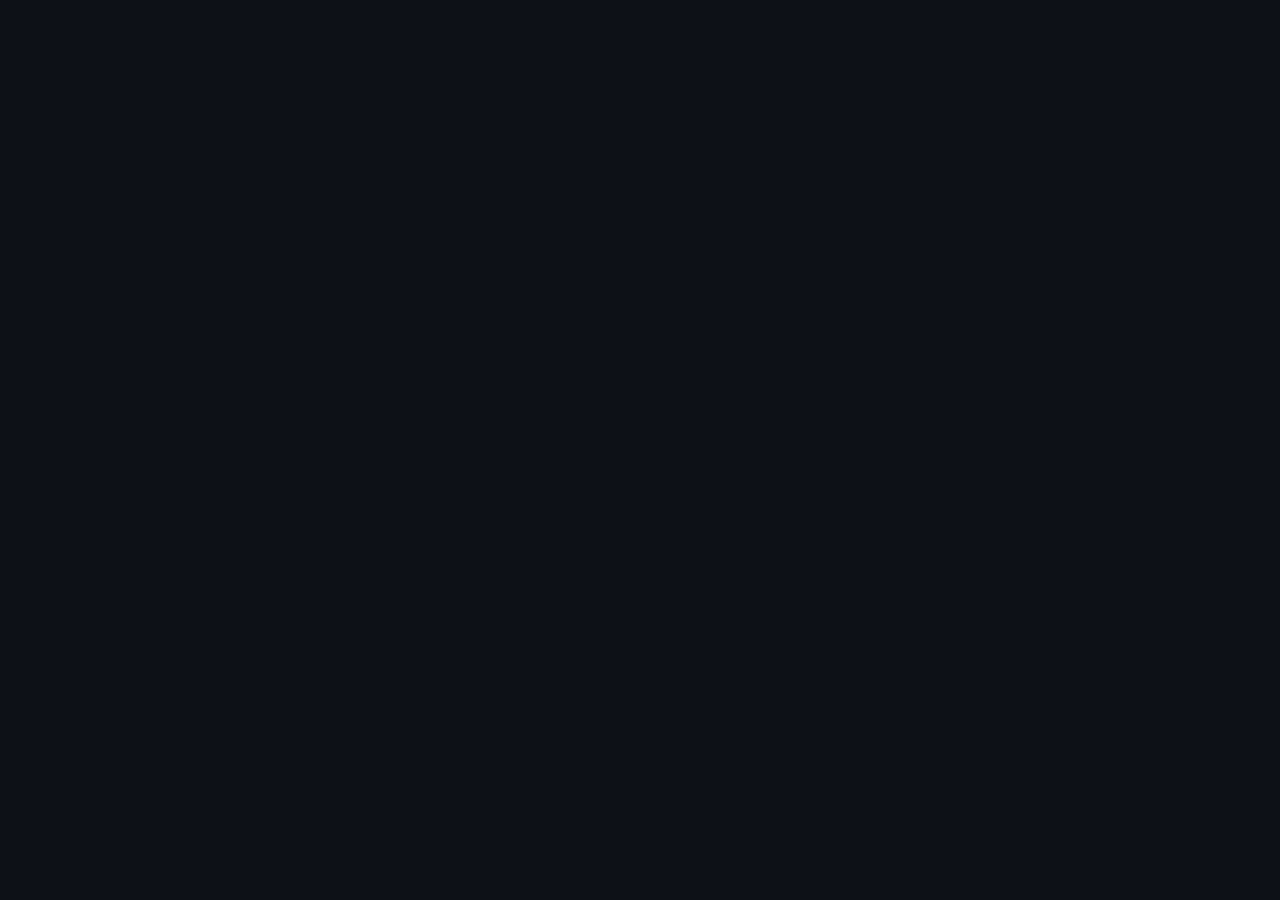
==== commit 4df07969: "creando mejor diseño" ====
--- a/index.html
+++ b/index.html
@@ -1,667 +1,563 @@
 <!DOCTYPE html>
-<html lang="es">
+<html>
 <head>
-  <meta charset="UTF-8" />
-  <meta name="viewport" content="width=device-width, initial-scale=1.0" />
-
-  <!-- ===== Primary Meta Tags ===== -->
-  <title>urbanbit | Agencia de Diseño Web y Marketing Digital en Uruguay</title>
-  <meta name="title" content="urbanbit | Agencia de Diseño Web y Marketing Digital en Uruguay" />
-  <meta name="description" content="Agencia digital en Uruguay con 15 años de experiencia. Diseño web responsive, desarrollo de aplicaciones móviles y marketing digital con resultados medibles. +1.000 proyectos exitosos." />
-  <meta name="keywords" content="diseño web Uruguay, desarrollo web responsive Uruguay, marketing digital Uruguay, aplicaciones móviles Uruguay, agencia digital Uruguay, Google Ads Uruguay, SEO Uruguay, desarrollo de apps Uruguay" />
-  <meta name="author" content="urbanbit" />
-  <meta name="robots" content="index, follow, max-snippet:-1, max-image-preview:large, max-video-preview:-1" />
-  <meta name="language" content="Spanish" />
-  <meta name="revisit-after" content="7 days" />
-  <meta name="theme-color" content="#00AEEF" />
-  <link rel="canonical" href="https://www.urbanbit.net/" />
-
-  <!-- ===== Open Graph / Facebook ===== -->
-  <meta property="og:type" content="website" />
-  <meta property="og:url" content="https://www.urbanbit.net/" />
-  <meta property="og:site_name" content="urbanbit" />
-  <meta property="og:locale" content="es_UY" />
-  <meta property="og:title" content="urbanbit | Agencia de Diseño Web y Marketing Digital en Uruguay" />
-  <meta property="og:description" content="Agencia digital en Uruguay con 15 años de experiencia. Diseño web responsive, desarrollo de aplicaciones y marketing digital con resultados medibles." />
-  <meta property="og:image" content="https://www.urbanbit.net/og-image.svg" />
-  <meta property="og:image:width" content="1200" />
-  <meta property="og:image:height" content="630" />
-  <meta property="og:image:alt" content="urbanbit — Agencia de Diseño Web y Marketing Digital Uruguay" />
-
-  <!-- ===== Twitter Card ===== -->
-  <meta name="twitter:card" content="summary_large_image" />
-  <meta name="twitter:site" content="@urbanbitnet" />
-  <meta name="twitter:creator" content="@urbanbitnet" />
-  <meta name="twitter:title" content="urbanbit | Agencia de Diseño Web y Marketing Digital en Uruguay" />
-  <meta name="twitter:description" content="Agencia digital en Uruguay con 15 años de experiencia. Diseño web, apps y marketing digital con resultados medibles." />
-  <meta name="twitter:image" content="https://www.urbanbit.net/og-image.svg" />
-
-  <!-- ===== Geo Tags ===== -->
-  <meta name="geo.region" content="UY" />
-  <meta name="geo.placename" content="Uruguay" />
-  <meta name="geo.position" content="-32.5228;-55.7658" />
-  <meta name="ICBM" content="-32.5228, -55.7658" />
-
-  <!-- ===== Favicon ===== -->
-  <link rel="icon" type="image/png" href="logo.png" />
-  <link rel="apple-touch-icon" href="logo.png" />
-
-  <!-- ===== Preconnect / DNS Prefetch ===== -->
-  <link rel="preconnect" href="https://fonts.googleapis.com" />
-  <link rel="preconnect" href="https://fonts.gstatic.com" crossorigin />
-  <link rel="dns-prefetch" href="//cdnjs.cloudflare.com" />
-  <link rel="dns-prefetch" href="//unpkg.com" />
-
-  <!-- ===== Fonts & Styles ===== -->
-  <link href="https://fonts.googleapis.com/css2?family=Inter:wght@300;400;500;600;700;800;900&display=swap" rel="stylesheet" />
-  <link rel="stylesheet" href="https://cdnjs.cloudflare.com/ajax/libs/font-awesome/6.5.0/css/all.min.css" />
-  <link rel="stylesheet" href="https://unpkg.com/aos@2.3.1/dist/aos.css" />
-  <link rel="stylesheet" href="assets/css/style.css" />
-
-  <!-- ===== JSON-LD Structured Data ===== -->
-  <script type="application/ld+json">
-  {
-    "@context": "https://schema.org",
-    "@graph": [
-      {
-        "@type": "Organization",
-        "@id": "https://www.urbanbit.net/#organization",
-        "name": "urbanbit",
-        "alternateName": "Urbanbit Web Design & IT Solutions",
-        "url": "https://www.urbanbit.net",
-        "logo": {
-          "@type": "ImageObject",
-          "url": "https://www.urbanbit.net/logo.png"
-        },
-        "contactPoint": {
-          "@type": "ContactPoint",
-          "telephone": "+598-99-576-683",
-          "contactType": "customer service",
-          "email": "hello@urbanbit.net",
-          "availableLanguage": "Spanish"
-        },
-        "sameAs": [
-          "https://www.facebook.com/urbanbit/",
-          "https://www.instagram.com/urbanbitnet/",
-          "https://www.linkedin.com/company/urbanbitnet"
-        ]
-      },
-      {
-        "@type": "WebSite",
-        "@id": "https://www.urbanbit.net/#website",
-        "url": "https://www.urbanbit.net",
-        "name": "urbanbit",
-        "description": "Agencia de diseño web responsive, desarrollo de aplicaciones y marketing digital en Uruguay",
-        "publisher": { "@id": "https://www.urbanbit.net/#organization" },
-        "inLanguage": "es-UY",
-        "potentialAction": {
-          "@type": "SearchAction",
-          "target": "https://www.urbanbit.net/?s={search_term_string}",
-          "query-input": "required name=search_term_string"
-        }
-      },
-      {
-        "@type": "LocalBusiness",
-        "@id": "https://www.urbanbit.net/#localbusiness",
-        "name": "urbanbit",
-        "description": "Agencia digital especializada en diseño web responsive, desarrollo de aplicaciones móviles y marketing digital en Uruguay con 15 años de experiencia y más de 1.000 proyectos exitosos.",
-        "url": "https://www.urbanbit.net",
-        "telephone": "+598-99-576-683",
-        "email": "hello@urbanbit.net",
-        "image": "https://www.urbanbit.net/logo.png",
-        "logo": "https://www.urbanbit.net/logo.png",
-        "foundingDate": "2011",
-        "priceRange": "$$",
-        "currenciesAccepted": "UYU, USD",
-        "address": {
-          "@type": "PostalAddress",
-          "addressCountry": "UY",
-          "addressLocality": "Uruguay"
-        },
-        "areaServed": [
-          { "@type": "Country", "name": "Uruguay" },
-          { "@type": "Country", "name": "Argentina" }
-        ],
-        "aggregateRating": {
-          "@type": "AggregateRating",
-          "ratingValue": "4.9",
-          "reviewCount": "87",
-          "bestRating": "5",
-          "worstRating": "1"
-        },
-        "hasOfferCatalog": {
-          "@type": "OfferCatalog",
-          "name": "Servicios digitales",
-          "itemListElement": [
-            {
-              "@type": "Offer",
-              "itemOffered": {
-                "@type": "Service",
-                "name": "Diseño Web Responsive",
-                "url": "https://www.urbanbit.net/desarrollo-web-responsive"
-              }
-            },
-            {
-              "@type": "Offer",
-              "itemOffered": {
-                "@type": "Service",
-                "name": "Desarrollo de Aplicaciones Móviles",
-                "url": "https://www.urbanbit.net/desarrollo-de-aplicaciones"
-              }
-            },
-            {
-              "@type": "Offer",
-              "itemOffered": {
-                "@type": "Service",
-                "name": "Marketing Digital",
-                "url": "https://www.urbanbit.net/marketing-digital"
-              }
-            }
-          ]
-        }
-      }
-    ]
-  }
-  </script>
+<meta charset="utf-8">
+<meta name="viewport" content="width=device-width, initial-scale=1">
+<script src="./support.js"></script>
 </head>
 <body>
-
-  <!-- ===== NAVBAR ===== -->
-  <nav class="navbar" aria-label="Navegación principal">
-    <div class="nav-container">
-      <a href="index.html" class="nav-logo">
-        <img src="logo.png" alt="urbanbit — Agencia Web Uruguay" class="nav-logo-img" width="140" height="38">
-      </a>
-
-      <ul class="nav-links">
-        <li><a href="#inicio">Inicio</a></li>
-        <li><a href="#servicios">Servicios</a></li>
-        <li><a href="#metodologia">Metodología</a></li>
-        <li><a href="#tecnologias">Tecnologías</a></li>
-        <li><a href="#portfolio">Portfolio</a></li>
-        <li><a href="#contacto">Contacto</a></li>
-      </ul>
-
-      <a href="#contacto" class="btn btn-primary nav-cta">Contactanos</a>
-
-      <div class="nav-hamburger" id="hamburger">
-        <span></span><span></span><span></span>
-      </div>
+<x-dc>
+<helmet>
+<link rel="preconnect" href="https://fonts.googleapis.com">
+<link rel="preconnect" href="https://fonts.gstatic.com" crossorigin>
+<link href="https://fonts.googleapis.com/css2?family=Space+Grotesk:wght@400;500;600;700&family=IBM+Plex+Mono:wght@400;500&display=swap" rel="stylesheet">
+<link rel="stylesheet" href="https://cdnjs.cloudflare.com/ajax/libs/font-awesome/6.5.0/css/all.min.css">
+<style>
+  html { scroll-behavior: smooth; }
+  body { margin: 0; background: #0D1117; }
+  @keyframes ub-gridmove { from { background-position: 0 0, 0 0; } to { background-position: 0 66px, 66px 0; } }
+  @keyframes ub-float { 0%,100% { transform: translateY(0); } 50% { transform: translateY(-9px); } }
+  @keyframes ub-pulse { 0%,100% { opacity: .5; } 50% { opacity: .95; } }
+  @keyframes ub-scan { from { transform: translateY(-100%); } to { transform: translateY(2200%); } }
+  @keyframes ub-orb { 0%,100% { transform: translate(0,0) scale(1); } 50% { transform: translate(4%,6%) scale(1.08); } }
+</style>
+</helmet>
+<div ref="{{ rootRef }}" style="position:relative; background:#0D1117; color:#fff; font-family:'Space Grotesk',system-ui,sans-serif; overflow-x:hidden; -webkit-font-smoothing:antialiased;">
+
+  <div data-role="topbar" style="position:fixed; top:0; left:0; height:3px; width:100%; background:linear-gradient(90deg,#00AEEF,#33BEFF); transform:scaleX(0); transform-origin:left; z-index:120; box-shadow:0 0 12px rgba(0,174,239,.6);"></div>
+
+  <!-- NAV -->
+  <nav style="position:fixed; top:0; left:0; right:0; min-height:66px; display:flex; align-items:center; justify-content:space-between; padding:0 clamp(16px,4vw,52px); z-index:110; background:rgba(13,17,23,.72); backdrop-filter:blur(12px); border-bottom:1px solid rgba(255,255,255,.06);">
+    <a href="index.html" style="display:flex; align-items:center;"><img src="uploads/logo.png" alt="urbanbit" style="height:24px; width:auto; display:block;" /></a>
+    <div style="display:flex; align-items:center; gap:clamp(12px,2.1vw,30px);">
+      <a href="#inicio" data-navlink style="color:rgba(255,255,255,.72); text-decoration:none; font-size:14px;">Inicio</a>
+      <a href="#servicios" data-navlink style="color:rgba(255,255,255,.72); text-decoration:none; font-size:14px;">Servicios</a>
+      <a href="#metodologia" data-navlink style="color:rgba(255,255,255,.72); text-decoration:none; font-size:14px;">Metodología</a>
+      <a href="#tecnologias" data-navlink style="color:rgba(255,255,255,.72); text-decoration:none; font-size:14px;">Tecnologías</a>
+      <a href="#portfolio" data-navlink style="color:rgba(255,255,255,.72); text-decoration:none; font-size:14px;">Portfolio</a>
+      <a href="#contacto" style="display:inline-flex; align-items:center; gap:8px; padding:9px 18px; border-radius:999px; background:#00AEEF; color:#04121a; text-decoration:none; font-size:14px; font-weight:600; box-shadow:0 8px 24px rgba(0,174,239,.25);" style-hover="background:#33BEFF;">Contactanos</a>
+      <button data-role="burger" aria-label="Menú" style="display:none; background:none; border:none; color:#fff; font-size:22px; cursor:pointer; padding:4px;"><i class="fas fa-bars"></i></button>
     </div>
   </nav>
 
-  <!-- Mobile menu -->
-  <div class="nav-mobile" id="nav-mobile">
-    <a href="#inicio">Inicio</a>
-    <a href="#servicios">Servicios</a>
-    <a href="#metodologia">Metodología</a>
-    <a href="#tecnologias">Tecnologías</a>
-    <a href="#portfolio">Portfolio</a>
-    <a href="#contacto">Contacto</a>
-    <a href="#contacto" class="btn btn-primary" style="margin-top:0.5rem;justify-content:center;">Contactanos</a>
+  <!-- MOBILE MENU -->
+  <div data-role="mobilemenu" style="position:fixed; top:66px; left:0; right:0; z-index:105; background:rgba(13,17,23,.97); backdrop-filter:blur(12px); border-bottom:1px solid rgba(255,255,255,.08); flex-direction:column; padding:14px 20px 22px; gap:4px; display:none;">
+    <a href="#inicio" data-mlink style="color:#fff; text-decoration:none; font-size:16px; padding:12px 0; border-bottom:1px solid rgba(255,255,255,.06);">Inicio</a>
+    <a href="#servicios" data-mlink style="color:#fff; text-decoration:none; font-size:16px; padding:12px 0; border-bottom:1px solid rgba(255,255,255,.06);">Servicios</a>
+    <a href="#metodologia" data-mlink style="color:#fff; text-decoration:none; font-size:16px; padding:12px 0; border-bottom:1px solid rgba(255,255,255,.06);">Metodología</a>
+    <a href="#tecnologias" data-mlink style="color:#fff; text-decoration:none; font-size:16px; padding:12px 0; border-bottom:1px solid rgba(255,255,255,.06);">Tecnologías</a>
+    <a href="#portfolio" data-mlink style="color:#fff; text-decoration:none; font-size:16px; padding:12px 0; border-bottom:1px solid rgba(255,255,255,.06);">Portfolio</a>
+    <a href="#contacto" data-mlink style="margin-top:12px; text-align:center; padding:13px; border-radius:999px; background:#00AEEF; color:#04121a; text-decoration:none; font-weight:600;">Contactanos</a>
   </div>
 
-  <main id="main-content">
-
-  <!-- ===== HERO ===== -->
-  <section class="hero" id="inicio">
-    <div class="hero-grid"></div>
-    <div class="hero-orb hero-orb-1"></div>
-    <div class="hero-orb hero-orb-2"></div>
-    <div class="hero-orb hero-orb-3"></div>
-
-    <div class="hero-container">
-      <div class="hero-content">
-        <div class="hero-badge">
-          <i class="fas fa-circle-dot"></i>
-          Web Design &amp; IT Solutions — Uruguay
-        </div>
-
-        <h1 class="hero-title">
-          Hacemos tu empresa<br>
-          <span class="line-2">visible en internet</span>
+  <!-- ============ HERO (pinned) ============ -->
+  <section id="inicio" data-screen-label="Hero" data-pin="hero" style="position:relative; height:170vh; z-index:1;">
+    <div style="position:sticky; top:0; height:100vh; display:flex; align-items:center; justify-content:center; box-sizing:border-box; padding-top:66px;">
+
+      <div data-role="glow" style="position:absolute; top:4%; left:50%; width:min(80vw,760px); height:min(80vw,760px); margin-left:-40vw; border-radius:50%; background:radial-gradient(circle, rgba(0,174,239,.32), rgba(0,174,239,0) 62%); filter:blur(14px); pointer-events:none;"></div>
+
+      <div style="position:absolute; left:0; right:0; bottom:0; height:min(46vh,360px); perspective:520px; perspective-origin:50% 100%; overflow:hidden; pointer-events:none;">
+        <div data-role="grid" style="position:absolute; left:-60%; right:-60%; top:-10%; bottom:0; background-image:linear-gradient(rgba(0,174,239,.6) 1.5px, transparent 1.5px), linear-gradient(90deg, rgba(0,174,239,.35) 1.5px, transparent 1.5px); background-size:66px 66px; animation:ub-gridmove 5.5s linear infinite; transform-origin:50% 100%; transform:rotateX(70deg) scale(1); -webkit-mask-image:linear-gradient(to top, #000 20%, rgba(0,0,0,.2) 70%, transparent 100%); mask-image:linear-gradient(to top, #000 20%, rgba(0,0,0,.2) 70%, transparent 100%);"></div>
+        <div style="position:absolute; left:10%; right:10%; top:0; height:2px; background:linear-gradient(90deg,transparent, rgba(51,190,255,.8), transparent); filter:blur(1.5px);"></div>
+      </div>
+
+      <div style="position:absolute; inset:0; background:radial-gradient(ellipse at 50% 40%, rgba(13,17,23,0) 42%, rgba(13,17,23,.45) 82%, rgba(13,17,23,.75) 100%); pointer-events:none;"></div>
+
+      <div data-role="head" style="position:relative; z-index:3; text-align:center; padding:0 20px; max-width:1000px; will-change:transform,opacity;">
+        <div style="display:inline-flex; align-items:center; gap:10px; padding:7px 15px; border-radius:999px; border:1px solid rgba(0,174,239,.35); background:rgba(0,174,239,.07); font-family:'IBM Plex Mono',monospace; font-size:12px; letter-spacing:.12em; color:#33BEFF; margin-bottom:26px;">
+          <span style="width:7px; height:7px; border-radius:50%; background:#00AEEF; box-shadow:0 0 10px #00AEEF; animation:ub-pulse 1.6s ease-in-out infinite;"></span>WEB DESIGN &amp; IT SOLUTIONS — URUGUAY
+        </div>
+        <h1 style="margin:0; font-size:clamp(2.5rem,7.4vw,6rem); line-height:.98; font-weight:700; letter-spacing:-.03em;">
+          Hacemos tu empresa<br><span style="background:linear-gradient(120deg,#00AEEF,#33BEFF); -webkit-background-clip:text; background-clip:text; color:transparent;">visible en internet.</span>
         </h1>
-
-        <p class="hero-subtitle">
-          Agencia digital en <strong style="color:var(--text-light);font-weight:600;">Montevideo, Uruguay</strong>.
-          Utilizamos las últimas tecnologías para que tu proyecto se destaque.
-          Diseño web, aplicaciones móviles y marketing digital a medida.
+        <p style="margin:28px auto 0; max-width:620px; font-size:clamp(1rem,1.6vw,1.2rem); line-height:1.55; color:rgba(255,255,255,.62);">
+          Agencia digital en <strong style="color:#fff; font-weight:600;">Montevideo, Uruguay</strong>. Diseño web, aplicaciones móviles y marketing digital a medida — con las últimas tecnologías para que tu proyecto se destaque.
         </p>
-
-        <div class="hero-actions">
-          <a href="#servicios" class="btn btn-primary btn-lg">
-            <i class="fas fa-rocket"></i> Ver servicios
-          </a>
-          <a href="#portfolio" class="btn btn-outline btn-lg">
-            <i class="fas fa-images"></i> Nuestros trabajos
-          </a>
-        </div>
-      </div>
-    </div>
-
-    <div class="hero-scroll" onclick="document.getElementById('servicios').scrollIntoView({behavior:'smooth'})">
-      <div class="scroll-line"></div>
-      <span>scroll</span>
-    </div>
-  </section>
-
-  <!-- ===== SERVICIOS ===== -->
-  <section class="section-light" id="servicios">
-    <div class="container">
-      <div class="section-header">
-        <span class="section-tag">¿Qué hacemos?</span>
-        <h2 class="section-title">Soluciones digitales <span class="accent">a medida</span></h2>
-        <p class="section-subtitle">Desarrollamos soluciones tecnológicas que potencian tu negocio y te conectan con nuevos clientes.</p>
-      </div>
-
-      <div class="services-grid">
-        <!-- Card 1 -->
-        <div class="service-card" data-aos="fade-up">
-          <div class="service-icon">
-            <i class="fas fa-desktop"></i>
-          </div>
-          <h3>Diseño Web Responsive</h3>
-          <p>Creamos sitios web profesionales, veloces y adaptados a todos los dispositivos. Al menos el 80% de las visitas se realizan desde celulares — tu web tiene que estar lista.</p>
-          <a href="desarrollo-web-responsive.html" class="service-link">
-            Ver más <i class="fas fa-arrow-right"></i>
-          </a>
-        </div>
-
-        <!-- Card 2 -->
-        <div class="service-card" data-aos="fade-up" data-aos-delay="100">
-          <div class="service-icon">
-            <i class="fas fa-mobile-screen"></i>
-          </div>
-          <h3>Desarrollo de Aplicaciones</h3>
-          <p>Desarrollamos aplicaciones móviles híbridas para iOS y Android con React Native e Ionic, y juegos 2D/3D con Unity. Soluciones completas desde el diseño hasta la publicación.</p>
-          <a href="desarrollo-de-aplicaciones.html" class="service-link">
-            Ver más <i class="fas fa-arrow-right"></i>
-          </a>
-        </div>
-
-        <!-- Card 3 -->
-        <div class="service-card" data-aos="fade-up" data-aos-delay="200">
-          <div class="service-icon">
-            <i class="fas fa-chart-line"></i>
-          </div>
-          <h3>Marketing Digital</h3>
-          <p>Posicionamos tu empresa en Google y redes sociales con estrategias personalizadas, campañas de Google Ads y Social Ads con resultados medibles y ROI comprobable.</p>
-          <a href="marketing-digital.html" class="service-link">
-            Ver más <i class="fas fa-arrow-right"></i>
-          </a>
-        </div>
-      </div>
-    </div>
-  </section>
-
-  <!-- ===== STATS ===== -->
-  <section class="stats-section">
-    <div class="container">
-      <div class="stats-grid">
-        <div class="stat-item" data-aos="fade-up">
-          <span class="stat-number" data-count="15">0</span>
-          <span class="stat-label">Años de experiencia</span>
-        </div>
-        <div class="stat-item" data-aos="fade-up" data-aos-delay="80">
-          <span class="stat-number" data-count="1000">0</span>
-          <span class="stat-label">Proyectos realizados</span>
-        </div>
-        <div class="stat-item" data-aos="fade-up" data-aos-delay="160">
-          <span class="stat-number" data-count="500">0</span>
-          <span class="stat-label">Clientes satisfechos</span>
-        </div>
-        <div class="stat-item" data-aos="fade-up" data-aos-delay="240">
-          <span class="stat-number" data-count="1000000">0</span>
-          <span class="stat-label">Tazas de café ☕</span>
-        </div>
-      </div>
-    </div>
-  </section>
-
-  <!-- ===== METODOLOGÍA ===== -->
-  <section class="section-dark-2" id="metodologia">
-    <div class="container">
-      <div class="section-header">
-        <span class="section-tag">¿Cómo trabajamos?</span>
-        <h2 class="section-title">Tres etapas, <span class="gradient-text">un resultado</span></h2>
-        <p class="section-subtitle">Desarrollamos tus ideas en tres pasos clave que garantizan calidad, cumplimiento y seguimiento continuo.</p>
-      </div>
-
-      <div class="methodology-grid">
-        <div class="method-step" data-aos="fade-up">
-          <div class="method-number">Etapa 01</div>
-          <div class="method-icon"><i class="fas fa-magnifying-glass-chart"></i></div>
-          <h3>Análisis y Diseño</h3>
-          <p>Comenzamos haciendo un análisis completo del proyecto junto con los objetivos. Planificamos la arquitectura, definimos objetivos y diseñamos las interfaces.</p>
-        </div>
-
-        <div class="method-step" data-aos="fade-up" data-aos-delay="120">
-          <div class="method-number">Etapa 02</div>
-          <div class="method-icon"><i class="fas fa-code"></i></div>
-          <h3>Desarrollo y Testing</h3>
-          <p>Urbanbit pone mucho énfasis en el análisis y diseño para adaptar el producto a las especificaciones, asegurando calidad en cada detalle del desarrollo.</p>
-        </div>
-
-        <div class="method-step" data-aos="fade-up" data-aos-delay="240">
-          <div class="method-number">Etapa 03</div>
-          <div class="method-icon"><i class="fas fa-rocket"></i></div>
-          <h3>Entrega y Seguimiento</h3>
-          <p>Entregamos el proyecto en tiempo y forma. Luego realizamos un seguimiento personalizado en campañas y funcionalidades para asegurar el éxito continuo.</p>
-        </div>
-      </div>
-    </div>
-  </section>
-
-  <!-- ===== TECNOLOGÍAS ===== -->
-  <section class="tech-section" id="tecnologias">
-    <div class="tech-code-bg"></div>
-    <div class="container" style="position:relative;z-index:1;">
-      <div class="section-header">
-        <span class="section-tag">Stack tecnológico</span>
-        <h2 class="section-title">Las mejores <span class="gradient-text">tecnologías</span></h2>
-        <p class="section-subtitle" style="color:var(--text-muted)">Trabajamos con las herramientas más innovadoras del sector para garantizar proyectos modernos y escalables.</p>
-      </div>
-
-      <div class="tech-grid">
-        <div class="tech-item" data-aos="zoom-in">
-          <i class="fab fa-html5" style="color:#E44D26;"></i>
-          <span>HTML5</span>
-        </div>
-        <div class="tech-item" data-aos="zoom-in" data-aos-delay="50">
-          <i class="fab fa-css3-alt" style="color:#264DE4;"></i>
-          <span>CSS3</span>
-        </div>
-        <div class="tech-item" data-aos="zoom-in" data-aos-delay="100">
-          <i class="fab fa-js-square" style="color:#F0DB4F;"></i>
-          <span>JavaScript</span>
-        </div>
-        <div class="tech-item" data-aos="zoom-in" data-aos-delay="150">
-          <i class="fab fa-react" style="color:#61DAFB;"></i>
-          <span>React</span>
-        </div>
-        <div class="tech-item" data-aos="zoom-in" data-aos-delay="200">
-          <i class="fab fa-php" style="color:#777BB4;"></i>
-          <span>PHP</span>
-        </div>
-        <div class="tech-item" data-aos="zoom-in" data-aos-delay="250">
-          <i class="fab fa-bootstrap" style="color:#7952B3;"></i>
-          <span>Bootstrap</span>
-        </div>
-        <div class="tech-item" data-aos="zoom-in" data-aos-delay="300">
-          <i class="fab fa-android" style="color:#3DDC84;"></i>
-          <span>Android</span>
-        </div>
-        <div class="tech-item" data-aos="zoom-in" data-aos-delay="350">
-          <i class="fab fa-apple" style="color:#aaa;"></i>
-          <span>iOS</span>
-        </div>
-        <div class="tech-item" data-aos="zoom-in" data-aos-delay="400">
-          <i class="fas fa-database" style="color:#4479A1;"></i>
-          <span>MySQL</span>
-        </div>
-        <div class="tech-item" data-aos="zoom-in" data-aos-delay="450">
-          <i class="fab fa-wordpress" style="color:#21759B;"></i>
-          <span>WordPress</span>
-        </div>
-        <div class="tech-item" data-aos="zoom-in" data-aos-delay="500">
-          <i class="fas fa-gamepad" style="color:#00AEEF;"></i>
-          <span>Unity</span>
-        </div>
-        <div class="tech-item" data-aos="zoom-in" data-aos-delay="550">
-          <i class="fab fa-node-js" style="color:#339933;"></i>
-          <span>Node.js</span>
-        </div>
-        <div class="tech-item" data-aos="zoom-in" data-aos-delay="600">
-          <i class="fas fa-mobile-screen" style="color:#54C5F8;"></i>
-          <span>Flutter</span>
-        </div>
-        <div class="tech-item" data-aos="zoom-in" data-aos-delay="650">
-          <i class="fas fa-fire-flame-curved" style="color:#FF2D20;"></i>
-          <span>Laravel</span>
-        </div>
-      </div>
-    </div>
-  </section>
-
-  <!-- ===== PORTFOLIO ===== -->
-  <section class="portfolio-section" id="portfolio">
-    <div class="container">
-      <div class="section-header">
-        <span class="section-tag">Portfolio</span>
-        <h2 class="section-title">Algunos de nuestros <span class="accent">trabajos</span></h2>
-        <p class="section-subtitle">Cada proyecto es único. Mirá algunos de los sitios web que desarrollamos para nuestros clientes.</p>
-      </div>
-
-      <div class="portfolio-grid">
-        <!-- Project 1 -->
-        <div class="portfolio-card" data-aos="fade-up">
-          <div class="portfolio-img">
-            <img src="portfolio-1.png" alt="Baliño & Castiglioni — Sistema de gestión inmobiliaria" loading="lazy" width="600" height="220" />
-            <div class="portfolio-overlay">
-              <a href="#contacto">Ver proyecto</a>
+        <div style="display:flex; flex-wrap:wrap; gap:14px; justify-content:center; margin-top:34px;">
+          <a href="#servicios" style="display:inline-flex; align-items:center; gap:9px; padding:14px 28px; border-radius:999px; background:#00AEEF; color:#04121a; text-decoration:none; font-size:1rem; font-weight:600; box-shadow:0 10px 34px rgba(0,174,239,.3);" style-hover="background:#33BEFF;"><i class="fas fa-rocket"></i> Ver servicios</a>
+          <a href="#portfolio" style="display:inline-flex; align-items:center; gap:9px; padding:14px 28px; border-radius:999px; background:transparent; color:#fff; text-decoration:none; font-size:1rem; font-weight:500; border:1px solid rgba(255,255,255,.22);" style-hover="border-color:rgba(0,174,239,.6);"><i class="fas fa-images"></i> Nuestros trabajos</a>
+        </div>
+        <div data-role="hint" style="margin-top:42px; display:inline-flex; flex-direction:column; align-items:center; gap:10px; font-family:'IBM Plex Mono',monospace; font-size:11px; letter-spacing:.22em; color:rgba(255,255,255,.4);">
+          SCROLL
+          <span style="width:22px; height:36px; border:1.5px solid rgba(255,255,255,.25); border-radius:12px; position:relative; display:block;">
+            <span style="position:absolute; top:6px; left:50%; margin-left:-2px; width:4px; height:7px; border-radius:2px; background:#00AEEF; animation:ub-float 1.5s ease-in-out infinite;"></span>
+          </span>
+        </div>
+      </div>
+
+      <div data-role="dash" style="position:absolute; z-index:2; width:min(90vw,860px); opacity:0; transform:translateY(70px) scale(.82); will-change:transform,opacity; margin-top: 70vh;">
+        <div style="position:relative; border-radius:16px; overflow:hidden; border:1px solid rgba(0,174,239,.35); background:#12181F; box-shadow:0 0 0 1px rgba(51,190,255,.15), 0 40px 90px rgba(0,0,0,.6), 0 0 80px rgba(0,174,239,.18);">
+          <div style="display:flex; align-items:center; gap:8px; padding:12px 16px; border-bottom:1px solid rgba(255,255,255,.06); background:#161C24;">
+            <span style="width:11px; height:11px; border-radius:50%; background:#ff5f57;"></span>
+            <span style="width:11px; height:11px; border-radius:50%; background:#febc2e;"></span>
+            <span style="width:11px; height:11px; border-radius:50%; background:#28c840;"></span>
+            <span style="margin-left:12px; padding:4px 14px; border-radius:6px; background:#0D1117; font-family:'IBM Plex Mono',monospace; font-size:11px; color:rgba(255,255,255,.4);">urbanbit.net</span>
+            <span style="margin-left:auto; font-family:'IBM Plex Mono',monospace; font-size:10px; color:#33BEFF;">● online</span>
+          </div>
+          <div style="display:flex; min-height:300px;">
+            <div style="width:64px; border-right:1px solid rgba(255,255,255,.05); background:#0F151C; display:flex; flex-direction:column; align-items:center; gap:18px; padding-top:22px;">
+              <span style="width:22px; height:22px; border-radius:6px; background:#00AEEF; box-shadow:0 0 14px rgba(0,174,239,.5);"></span>
+              <span style="width:22px; height:22px; border-radius:6px; background:rgba(255,255,255,.08);"></span>
+              <span style="width:22px; height:22px; border-radius:6px; background:rgba(255,255,255,.08);"></span>
+              <span style="width:22px; height:22px; border-radius:6px; background:rgba(255,255,255,.08);"></span>
             </div>
-          </div>
-          <div class="portfolio-info">
-            <p class="portfolio-tag">Inmobiliaria · PHP / CodeIgniter</p>
-            <h3>Baliño & Castiglioni</h3>
-            <p>Sistema de gestión inmobiliaria con catálogo de propiedades, filtros avanzados y panel de administración a medida.</p>
-          </div>
-        </div>
-
-        <!-- Project 2 -->
-        <div class="portfolio-card" data-aos="fade-up" data-aos-delay="100">
-          <div class="portfolio-img">
-            <img src="portfolio-2.png" alt="Regum Capital — Plataforma de cursos financieros online" loading="lazy" width="600" height="220" />
-            <div class="portfolio-overlay">
-              <a href="#contacto">Ver proyecto</a>
-            </div>
-          </div>
-          <div class="portfolio-info">
-            <p class="portfolio-tag">Educación Financiera · Plataforma Web</p>
-            <h3>Regum Capital</h3>
-            <p>Sitio institucional con plataforma de cursos online sobre inversiones y mercados financieros para América Latina.</p>
-          </div>
-        </div>
-
-        <!-- Project 3 -->
-        <div class="portfolio-card" data-aos="fade-up" data-aos-delay="200">
-          <div class="portfolio-img">
-            <img src="portfolio-3.png" alt="Dahua Technology — E-commerce con comparador de productos" loading="lazy" width="600" height="220" />
-            <div class="portfolio-overlay">
-              <a href="#contacto">Ver proyecto</a>
-            </div>
-          </div>
-          <div class="portfolio-info">
-            <p class="portfolio-tag">E-commerce · WooCommerce</p>
-            <h3>Dahua Technology</h3>
-            <p>E-commerce con catálogo completo de productos de seguridad, comparador avanzado y gestión de distribuidores.</p>
-          </div>
-        </div>
-      </div>
-
-      <div style="text-align:center;margin-top:3rem;" data-aos="fade-up">
-        <a href="#contacto" class="btn btn-outline-primary btn-lg">
-          <i class="fas fa-folder-open"></i> ¿Querés ver más proyectos?
-        </a>
-      </div>
-    </div>
-  </section>
-
-  <!-- ===== CTA BANNER ===== -->
-  <section class="cta-banner">
-    <div class="container">
-      <h2 data-aos="fade-up">¿Tenés un proyecto en mente?</h2>
-      <p data-aos="fade-up" data-aos-delay="80">Contanos tu idea y te respondemos en menos de 24 horas.</p>
-      <a href="#contacto" class="btn btn-white btn-lg" data-aos="fade-up" data-aos-delay="160">
-        <i class="fas fa-paper-plane"></i> Contactanos ahora
-      </a>
-    </div>
-  </section>
-
-  <!-- ===== CONTACTO ===== -->
-  <section class="contact-section" id="contacto">
-    <div class="container">
-      <div class="section-header">
-        <span class="section-tag">Contacto</span>
-        <h2 class="section-title">Hablemos de tu <span class="gradient-text">proyecto</span></h2>
-        <p class="section-subtitle" style="color:var(--text-muted)">Completá el formulario y te respondemos en menos de 24 horas.</p>
-      </div>
-
-      <div class="contact-grid">
-        <!-- Info -->
-        <div class="contact-info" data-aos="fade-right">
-          <h3>¿Cómo podemos ayudarte?</h3>
-          <p>Ya sea que necesites un sitio web, una app o una estrategia de marketing, estamos listos para hacer crecer tu negocio digital.</p>
-
-          <div class="contact-details">
-            <div class="contact-detail">
-              <div class="contact-detail-icon"><i class="fas fa-envelope"></i></div>
-              <div class="contact-detail-text">
-                <span>Email</span>
-                <a href="mailto:hello@urbanbit.net">hello@urbanbit.net</a>
+            <div style="flex:1; padding:22px; display:flex; flex-direction:column; gap:18px;">
+              <div style="display:flex; gap:14px;">
+                <div style="flex:1; padding:16px; border-radius:10px; background:#0F151C; border:1px solid rgba(255,255,255,.05);">
+                  <div style="font-family:'IBM Plex Mono',monospace; font-size:10px; color:rgba(255,255,255,.4); letter-spacing:.1em;">VISITAS</div>
+                  <div style="font-size:26px; font-weight:700; color:#fff; margin-top:6px;">+82<span style="color:#33BEFF;">%</span></div>
+                </div>
+                <div style="flex:1; padding:16px; border-radius:10px; background:#0F151C; border:1px solid rgba(255,255,255,.05);">
+                  <div style="font-family:'IBM Plex Mono',monospace; font-size:10px; color:rgba(255,255,255,.4); letter-spacing:.1em;">LEADS</div>
+                  <div style="font-size:26px; font-weight:700; color:#fff; margin-top:6px;">1.4k</div>
+                </div>
+                <div style="flex:1; padding:16px; border-radius:10px; background:#0F151C; border:1px solid rgba(255,255,255,.05);">
+                  <div style="font-family:'IBM Plex Mono',monospace; font-size:10px; color:rgba(255,255,255,.4); letter-spacing:.1em;">CARGA</div>
+                  <div style="font-size:26px; font-weight:700; color:#fff; margin-top:6px;">1.2<span style="font-size:15px; color:rgba(255,255,255,.5);">s</span></div>
+                </div>
+              </div>
+              <div style="flex:1; border-radius:10px; background:#0F151C; border:1px solid rgba(255,255,255,.05); padding:18px; display:flex; align-items:flex-end; gap:10px; min-height:120px;">
+                <div style="flex:1; height:40%; border-radius:5px 5px 0 0; background:rgba(0,174,239,.25);"></div>
+                <div style="flex:1; height:62%; border-radius:5px 5px 0 0; background:rgba(0,174,239,.4);"></div>
+                <div style="flex:1; height:50%; border-radius:5px 5px 0 0; background:rgba(0,174,239,.3);"></div>
+                <div style="flex:1; height:85%; border-radius:5px 5px 0 0; background:linear-gradient(180deg,#33BEFF,#00AEEF);"></div>
+                <div style="flex:1; height:70%; border-radius:5px 5px 0 0; background:rgba(0,174,239,.45);"></div>
+                <div style="flex:1; height:95%; border-radius:5px 5px 0 0; background:linear-gradient(180deg,#33BEFF,#00AEEF); box-shadow:0 0 20px rgba(0,174,239,.5);"></div>
+                <div style="flex:1; height:78%; border-radius:5px 5px 0 0; background:rgba(0,174,239,.4);"></div>
               </div>
             </div>
-            <div class="contact-detail">
-              <div class="contact-detail-icon"><i class="fas fa-phone"></i></div>
-              <div class="contact-detail-text">
-                <span>Teléfono</span>
-                <a href="tel:+59899576683">099 57 66 83</a>
-              </div>
+          </div>
+        </div>
+        <div style="text-align:center; margin-top:14px; font-family:'IBM Plex Mono',monospace; font-size:11px; letter-spacing:.14em; color:rgba(255,255,255,.3);">// tu proyecto, en vivo</div>
+      </div>
+
+    </div>
+  </section>
+
+  <!-- ============ SERVICIOS ============ -->
+  <section id="servicios" data-screen-label="Servicios" style="position:relative; z-index:2; background:#0D1117; padding:clamp(80px,12vh,140px) clamp(18px,5vw,80px); border-top:1px solid rgba(255,255,255,.05); margin-top: -50vh;">
+    <div style="max-width:1200px; margin:0 auto;">
+      <div data-reveal style="opacity:0; transform:translateY(28px); transition:opacity .7s cubic-bezier(.2,.7,.2,1), transform .7s cubic-bezier(.2,.7,.2,1); text-align:center;">
+        <div style="font-family:'IBM Plex Mono',monospace; font-size:12px; letter-spacing:.18em; color:#33BEFF;">// ¿QUÉ HACEMOS?</div>
+        <h2 style="margin:14px 0 12px; font-size:clamp(2rem,4.6vw,3.4rem); font-weight:700; letter-spacing:-.02em; line-height:1.05;">Soluciones digitales <span style="background:linear-gradient(120deg,#00AEEF,#33BEFF); -webkit-background-clip:text; background-clip:text; color:transparent;">a medida</span></h2>
+        <p style="margin:0 auto; max-width:620px; font-size:1.05rem; line-height:1.55; color:rgba(255,255,255,.55);">Desarrollamos soluciones tecnológicas que potencian tu negocio y te conectan con nuevos clientes.</p>
+      </div>
+      <div style="display:grid; grid-template-columns:repeat(auto-fit,minmax(280px,1fr)); gap:20px; margin-top:clamp(40px,6vh,60px);">
+        <div data-reveal style="opacity:0; transform:translateY(34px); transition:opacity .7s cubic-bezier(.2,.7,.2,1), transform .7s cubic-bezier(.2,.7,.2,1); padding:32px; border-radius:16px; background:linear-gradient(180deg,#161C24,#12181F); border:1px solid rgba(255,255,255,.07);" style-hover="border-color:rgba(0,174,239,.5); transform:translateY(-4px);">
+          <div style="width:54px; height:54px; border-radius:14px; display:flex; align-items:center; justify-content:center; background:rgba(0,174,239,.12); border:1px solid rgba(0,174,239,.3); color:#33BEFF; font-size:22px;"><i class="fas fa-desktop"></i></div>
+          <h3 style="margin:22px 0 10px; font-size:1.4rem; font-weight:600;">Diseño Web Responsive</h3>
+          <p style="margin:0 0 20px; font-size:.96rem; line-height:1.6; color:rgba(255,255,255,.58);">Creamos sitios web profesionales, veloces y adaptados a todos los dispositivos. El 80% de las visitas llega desde el celular — tu web tiene que estar lista.</p>
+          <a href="desarrollo-web-responsive.html" style="display:inline-flex; align-items:center; gap:8px; color:#33BEFF; text-decoration:none; font-weight:600; font-size:.95rem;" style-hover="gap:12px;">Ver más <i class="fas fa-arrow-right"></i></a>
+        </div>
+        <div data-reveal data-delay="100" style="opacity:0; transform:translateY(34px); transition:opacity .7s cubic-bezier(.2,.7,.2,1), transform .7s cubic-bezier(.2,.7,.2,1); padding:32px; border-radius:16px; background:linear-gradient(180deg,#161C24,#12181F); border:1px solid rgba(255,255,255,.07);" style-hover="border-color:rgba(0,174,239,.5); transform:translateY(-4px);">
+          <div style="width:54px; height:54px; border-radius:14px; display:flex; align-items:center; justify-content:center; background:rgba(0,174,239,.12); border:1px solid rgba(0,174,239,.3); color:#33BEFF; font-size:22px;"><i class="fas fa-mobile-screen"></i></div>
+          <h3 style="margin:22px 0 10px; font-size:1.4rem; font-weight:600;">Desarrollo de Aplicaciones</h3>
+          <p style="margin:0 0 20px; font-size:.96rem; line-height:1.6; color:rgba(255,255,255,.58);">Apps móviles híbridas para iOS y Android con React Native e Ionic, y juegos 2D/3D con Unity. Soluciones completas desde el diseño hasta la publicación.</p>
+          <a href="desarrollo-de-aplicaciones.html" style="display:inline-flex; align-items:center; gap:8px; color:#33BEFF; text-decoration:none; font-weight:600; font-size:.95rem;" style-hover="gap:12px;">Ver más <i class="fas fa-arrow-right"></i></a>
+        </div>
+        <div data-reveal data-delay="200" style="opacity:0; transform:translateY(34px); transition:opacity .7s cubic-bezier(.2,.7,.2,1), transform .7s cubic-bezier(.2,.7,.2,1); padding:32px; border-radius:16px; background:linear-gradient(180deg,#161C24,#12181F); border:1px solid rgba(255,255,255,.07);" style-hover="border-color:rgba(0,174,239,.5); transform:translateY(-4px);">
+          <div style="width:54px; height:54px; border-radius:14px; display:flex; align-items:center; justify-content:center; background:rgba(0,174,239,.12); border:1px solid rgba(0,174,239,.3); color:#33BEFF; font-size:22px;"><i class="fas fa-chart-line"></i></div>
+          <h3 style="margin:22px 0 10px; font-size:1.4rem; font-weight:600;">Marketing Digital</h3>
+          <p style="margin:0 0 20px; font-size:.96rem; line-height:1.6; color:rgba(255,255,255,.58);">Posicionamos tu empresa en Google y redes sociales con campañas de Google Ads y Social Ads. Resultados medibles y ROI comprobable.</p>
+          <a href="marketing-digital.html" style="display:inline-flex; align-items:center; gap:8px; color:#33BEFF; text-decoration:none; font-weight:600; font-size:.95rem;" style-hover="gap:12px;">Ver más <i class="fas fa-arrow-right"></i></a>
+        </div>
+      </div>
+    </div>
+  </section>
+
+  <!-- ============ STATS ============ -->
+  <section data-screen-label="Stats" style="position:relative; z-index:2; background:#0B0F14; padding:clamp(56px,9vh,90px) clamp(18px,5vw,80px); border-top:1px solid rgba(255,255,255,.05); border-bottom:1px solid rgba(255,255,255,.05);">
+    <div style="max-width:1100px; margin:0 auto; display:grid; grid-template-columns:repeat(auto-fit,minmax(200px,1fr)); gap:28px; text-align:center;">
+      <div data-reveal>
+        <div style="font-size:clamp(2.6rem,5vw,3.6rem); font-weight:700; letter-spacing:-.03em; line-height:1; background:linear-gradient(120deg,#00AEEF,#33BEFF); -webkit-background-clip:text; background-clip:text; color:transparent;"><span data-count="15" data-plus="1">0</span></div>
+        <div style="margin-top:10px; font-size:.92rem; color:rgba(255,255,255,.55);">Años de experiencia</div>
+      </div>
+      <div data-reveal data-delay="80">
+        <div style="font-size:clamp(2.6rem,5vw,3.6rem); font-weight:700; letter-spacing:-.03em; line-height:1; background:linear-gradient(120deg,#00AEEF,#33BEFF); -webkit-background-clip:text; background-clip:text; color:transparent;"><span data-count="1000" data-plus="1">0</span></div>
+        <div style="margin-top:10px; font-size:.92rem; color:rgba(255,255,255,.55);">Proyectos realizados</div>
+      </div>
+      <div data-reveal data-delay="160">
+        <div style="font-size:clamp(2.6rem,5vw,3.6rem); font-weight:700; letter-spacing:-.03em; line-height:1; background:linear-gradient(120deg,#00AEEF,#33BEFF); -webkit-background-clip:text; background-clip:text; color:transparent;"><span data-count="500" data-plus="1">0</span></div>
+        <div style="margin-top:10px; font-size:.92rem; color:rgba(255,255,255,.55);">Clientes satisfechos</div>
+      </div>
+      <div data-reveal data-delay="240">
+        <div style="font-size:clamp(2.6rem,5vw,3.6rem); font-weight:700; letter-spacing:-.03em; line-height:1; background:linear-gradient(120deg,#00AEEF,#33BEFF); -webkit-background-clip:text; background-clip:text; color:transparent;"><span data-count="1000000" data-plus="1">0</span></div>
+        <div style="margin-top:10px; font-size:.92rem; color:rgba(255,255,255,.55);">Tazas de café ☕</div>
+      </div>
+    </div>
+  </section>
+
+  <!-- ============ METODOLOGÍA (pinned horizontal) ============ -->
+  <section id="metodologia" data-screen-label="Metodología" data-pin="process" style="position:relative; z-index:2; height:130vh; background:#0D1117;">
+    <div style="position:sticky; top:0; height:100vh; overflow:hidden; display:flex; flex-direction:column; justify-content:center;">
+      <div style="padding:0 clamp(18px,5vw,80px); max-width:1400px; width:100%; margin:0 auto; box-sizing:border-box;">
+        <div style="font-family:'IBM Plex Mono',monospace; font-size:12px; letter-spacing:.18em; color:#33BEFF;">// ¿CÓMO TRABAJAMOS?</div>
+        <h2 style="margin:12px 0 0; font-size:clamp(1.8rem,4.2vw,3.2rem); font-weight:700; letter-spacing:-.02em;">Tres etapas, <span style="background:linear-gradient(120deg,#00AEEF,#33BEFF); -webkit-background-clip:text; background-clip:text; color:transparent;">un resultado</span></h2>
+        <p style="margin:14px 0 0; max-width:560px; font-size:1rem; line-height:1.55; color:rgba(255,255,255,.55);">Desarrollamos tus ideas en tres pasos clave que garantizan calidad, cumplimiento y seguimiento continuo.</p>
+        <div style="margin-top:22px; height:3px; width:100%; max-width:520px; border-radius:2px; background:rgba(255,255,255,.08); overflow:hidden;">
+          <div data-role="fill" style="height:100%; width:0%; background:linear-gradient(90deg,#00AEEF,#33BEFF); box-shadow:0 0 12px rgba(0,174,239,.6);"></div>
+        </div>
+      </div>
+      <div style="margin-top:clamp(28px,5vh,52px); overflow:hidden; padding-left:clamp(18px,5vw,80px);">
+        <div data-role="track" style="display:flex; gap:22px; width:max-content; will-change:transform;">
+          <div style="width:clamp(300px,72vw,540px); box-sizing:border-box; padding:clamp(28px,4vw,44px); border-radius:20px; background:linear-gradient(160deg,#161C24,#10161D); border:1px solid rgba(255,255,255,.08); position:relative; overflow:hidden;">
+            <div style="position:absolute; top:-30px; right:-6px; font-size:clamp(7rem,15vw,10rem); font-weight:700; color:rgba(0,174,239,.06); line-height:1;">01</div>
+            <div style="position:relative;">
+              <div style="display:inline-flex; padding:6px 12px; border-radius:999px; background:rgba(0,174,239,.1); border:1px solid rgba(0,174,239,.3); font-family:'IBM Plex Mono',monospace; font-size:11px; letter-spacing:.12em; color:#33BEFF;">ETAPA 01</div>
+              <div style="margin:22px 0 4px; color:#33BEFF; font-size:26px;"><i class="fas fa-magnifying-glass-chart"></i></div>
+              <h3 style="margin:12px 0 14px; font-size:clamp(1.6rem,3vw,2.3rem); font-weight:700; letter-spacing:-.02em;">Análisis y Diseño</h3>
+              <p style="margin:0; font-size:1.02rem; line-height:1.6; color:rgba(255,255,255,.6); max-width:420px;">Comenzamos con un análisis completo del proyecto y sus objetivos. Planificamos la arquitectura, definimos objetivos y diseñamos las interfaces.</p>
             </div>
-            <div class="contact-detail">
-              <div class="contact-detail-icon"><i class="fab fa-whatsapp"></i></div>
-              <div class="contact-detail-text">
-                <span>WhatsApp</span>
-                <a href="https://wa.me/59899576683" target="_blank" rel="noopener">Escribinos por WhatsApp</a>
-              </div>
+          </div>
+          <div style="width:clamp(300px,72vw,540px); box-sizing:border-box; padding:clamp(28px,4vw,44px); border-radius:20px; background:linear-gradient(160deg,#161C24,#10161D); border:1px solid rgba(255,255,255,.08); position:relative; overflow:hidden;">
+            <div style="position:absolute; top:-30px; right:-6px; font-size:clamp(7rem,15vw,10rem); font-weight:700; color:rgba(0,174,239,.06); line-height:1;">02</div>
+            <div style="position:relative;">
+              <div style="display:inline-flex; padding:6px 12px; border-radius:999px; background:rgba(0,174,239,.1); border:1px solid rgba(0,174,239,.3); font-family:'IBM Plex Mono',monospace; font-size:11px; letter-spacing:.12em; color:#33BEFF;">ETAPA 02</div>
+              <div style="margin:22px 0 4px; color:#33BEFF; font-size:26px;"><i class="fas fa-code"></i></div>
+              <h3 style="margin:12px 0 14px; font-size:clamp(1.6rem,3vw,2.3rem); font-weight:700; letter-spacing:-.02em;">Desarrollo y Testing</h3>
+              <p style="margin:0; font-size:1.02rem; line-height:1.6; color:rgba(255,255,255,.6); max-width:420px;">Ponemos énfasis en adaptar el producto a las especificaciones, asegurando calidad en cada detalle del desarrollo y probando en profundidad.</p>
             </div>
-            <div class="contact-detail">
-              <div class="contact-detail-icon"><i class="fas fa-clock"></i></div>
-              <div class="contact-detail-text">
-                <span>Tiempo de respuesta</span>
-                <p>Menos de 24 horas</p>
-              </div>
+          </div>
+          <div style="width:clamp(300px,72vw,540px); box-sizing:border-box; padding:clamp(28px,4vw,44px); border-radius:20px; background:linear-gradient(160deg,#161C24,#10161D); border:1px solid rgba(255,255,255,.08); position:relative; overflow:hidden;">
+            <div style="position:absolute; top:-30px; right:-6px; font-size:clamp(7rem,15vw,10rem); font-weight:700; color:rgba(0,174,239,.06); line-height:1;">03</div>
+            <div style="position:relative;">
+              <div style="display:inline-flex; padding:6px 12px; border-radius:999px; background:rgba(0,174,239,.1); border:1px solid rgba(0,174,239,.3); font-family:'IBM Plex Mono',monospace; font-size:11px; letter-spacing:.12em; color:#33BEFF;">ETAPA 03</div>
+              <div style="margin:22px 0 4px; color:#33BEFF; font-size:26px;"><i class="fas fa-rocket"></i></div>
+              <h3 style="margin:12px 0 14px; font-size:clamp(1.6rem,3vw,2.3rem); font-weight:700; letter-spacing:-.02em;">Entrega y Seguimiento</h3>
+              <p style="margin:0; font-size:1.02rem; line-height:1.6; color:rgba(255,255,255,.6); max-width:420px;">Entregamos en tiempo y forma. Luego hacemos un seguimiento personalizado en campañas y funcionalidades para asegurar el éxito continuo.</p>
             </div>
           </div>
-
-          <div class="social-links">
-            <a href="https://www.facebook.com/urbanbit/" target="_blank" rel="noopener" class="social-link" title="Facebook">
-              <i class="fab fa-facebook-f"></i>
-            </a>
-            <a href="https://www.instagram.com/urbanbitnet/" target="_blank" rel="noopener" class="social-link" title="Instagram">
-              <i class="fab fa-instagram"></i>
-            </a>
-            <a href="https://www.linkedin.com/company/urbanbitnet" target="_blank" rel="noopener" class="social-link" title="LinkedIn">
-              <i class="fab fa-linkedin-in"></i>
-            </a>
-          </div>
-        </div>
-
-        <!-- Form -->
-        <div data-aos="fade-left">
-          <form class="contact-form" id="contact-form" novalidate>
-            <div class="form-row">
-              <div class="form-group">
-                <label for="nombre">Nombre</label>
-                <input type="text" id="nombre" name="nombre" placeholder="Tu nombre" required />
-              </div>
-              <div class="form-group">
-                <label for="email">Email</label>
-                <input type="email" id="email" name="email" placeholder="tu@email.com" required />
-              </div>
+          <div style="width:clamp(40px,10vw,120px); flex:none;"></div>
+        </div>
+      </div>
+    </div>
+  </section>
+
+  <!-- ============ TECNOLOGÍAS ============ -->
+  <section id="tecnologias" data-screen-label="Tecnologías" style="position:relative; z-index:2; background:#12181F; padding:clamp(80px,12vh,140px) clamp(18px,5vw,80px); border-top:1px solid rgba(255,255,255,.05); margin-top: -30vh;">
+    <div style="max-width:1100px; margin:0 auto;">
+      <div data-reveal style="opacity:0; transform:translateY(28px); transition:opacity .7s cubic-bezier(.2,.7,.2,1), transform .7s cubic-bezier(.2,.7,.2,1); text-align:center;">
+        <div style="font-family:'IBM Plex Mono',monospace; font-size:12px; letter-spacing:.18em; color:#33BEFF;">// STACK TECNOLÓGICO</div>
+        <h2 style="margin:14px 0 12px; font-size:clamp(2rem,4.6vw,3.4rem); font-weight:700; letter-spacing:-.02em;">Las mejores <span style="background:linear-gradient(120deg,#00AEEF,#33BEFF); -webkit-background-clip:text; background-clip:text; color:transparent;">tecnologías</span></h2>
+        <p style="margin:0 auto; max-width:640px; font-size:1.05rem; line-height:1.55; color:rgba(255,255,255,.55);">Trabajamos con las herramientas más innovadoras del sector para garantizar proyectos modernos y escalables.</p>
+      </div>
+      <div data-reveal data-delay="80" style="opacity:0; transform:translateY(28px); transition:opacity .7s cubic-bezier(.2,.7,.2,1), transform .7s cubic-bezier(.2,.7,.2,1); display:grid; grid-template-columns:repeat(auto-fit,minmax(120px,1fr)); gap:14px; margin-top:clamp(40px,6vh,56px);">
+        <div style="display:flex; flex-direction:column; align-items:center; gap:12px; padding:24px 12px; border-radius:14px; background:#0F151C; border:1px solid rgba(255,255,255,.07);" style-hover="border-color:rgba(0,174,239,.5); transform:translateY(-3px);"><i class="fab fa-html5" style="font-size:30px; color:#E44D26;"></i><span style="font-size:.85rem; color:rgba(255,255,255,.75);">HTML5</span></div>
+        <div style="display:flex; flex-direction:column; align-items:center; gap:12px; padding:24px 12px; border-radius:14px; background:#0F151C; border:1px solid rgba(255,255,255,.07);" style-hover="border-color:rgba(0,174,239,.5); transform:translateY(-3px);"><i class="fab fa-css3-alt" style="font-size:30px; color:#264DE4;"></i><span style="font-size:.85rem; color:rgba(255,255,255,.75);">CSS3</span></div>
+        <div style="display:flex; flex-direction:column; align-items:center; gap:12px; padding:24px 12px; border-radius:14px; background:#0F151C; border:1px solid rgba(255,255,255,.07);" style-hover="border-color:rgba(0,174,239,.5); transform:translateY(-3px);"><i class="fab fa-js-square" style="font-size:30px; color:#F0DB4F;"></i><span style="font-size:.85rem; color:rgba(255,255,255,.75);">JavaScript</span></div>
+        <div style="display:flex; flex-direction:column; align-items:center; gap:12px; padding:24px 12px; border-radius:14px; background:#0F151C; border:1px solid rgba(255,255,255,.07);" style-hover="border-color:rgba(0,174,239,.5); transform:translateY(-3px);"><i class="fab fa-react" style="font-size:30px; color:#61DAFB;"></i><span style="font-size:.85rem; color:rgba(255,255,255,.75);">React</span></div>
+        <div style="display:flex; flex-direction:column; align-items:center; gap:12px; padding:24px 12px; border-radius:14px; background:#0F151C; border:1px solid rgba(255,255,255,.07);" style-hover="border-color:rgba(0,174,239,.5); transform:translateY(-3px);"><i class="fab fa-php" style="font-size:30px; color:#777BB4;"></i><span style="font-size:.85rem; color:rgba(255,255,255,.75);">PHP</span></div>
+        <div style="display:flex; flex-direction:column; align-items:center; gap:12px; padding:24px 12px; border-radius:14px; background:#0F151C; border:1px solid rgba(255,255,255,.07);" style-hover="border-color:rgba(0,174,239,.5); transform:translateY(-3px);"><i class="fab fa-bootstrap" style="font-size:30px; color:#7952B3;"></i><span style="font-size:.85rem; color:rgba(255,255,255,.75);">Bootstrap</span></div>
+        <div style="display:flex; flex-direction:column; align-items:center; gap:12px; padding:24px 12px; border-radius:14px; background:#0F151C; border:1px solid rgba(255,255,255,.07);" style-hover="border-color:rgba(0,174,239,.5); transform:translateY(-3px);"><i class="fab fa-android" style="font-size:30px; color:#3DDC84;"></i><span style="font-size:.85rem; color:rgba(255,255,255,.75);">Android</span></div>
+        <div style="display:flex; flex-direction:column; align-items:center; gap:12px; padding:24px 12px; border-radius:14px; background:#0F151C; border:1px solid rgba(255,255,255,.07);" style-hover="border-color:rgba(0,174,239,.5); transform:translateY(-3px);"><i class="fab fa-apple" style="font-size:30px; color:#ccc;"></i><span style="font-size:.85rem; color:rgba(255,255,255,.75);">iOS</span></div>
+        <div style="display:flex; flex-direction:column; align-items:center; gap:12px; padding:24px 12px; border-radius:14px; background:#0F151C; border:1px solid rgba(255,255,255,.07);" style-hover="border-color:rgba(0,174,239,.5); transform:translateY(-3px);"><i class="fas fa-database" style="font-size:30px; color:#4479A1;"></i><span style="font-size:.85rem; color:rgba(255,255,255,.75);">MySQL</span></div>
+        <div style="display:flex; flex-direction:column; align-items:center; gap:12px; padding:24px 12px; border-radius:14px; background:#0F151C; border:1px solid rgba(255,255,255,.07);" style-hover="border-color:rgba(0,174,239,.5); transform:translateY(-3px);"><i class="fab fa-wordpress" style="font-size:30px; color:#21759B;"></i><span style="font-size:.85rem; color:rgba(255,255,255,.75);">WordPress</span></div>
+        <div style="display:flex; flex-direction:column; align-items:center; gap:12px; padding:24px 12px; border-radius:14px; background:#0F151C; border:1px solid rgba(255,255,255,.07);" style-hover="border-color:rgba(0,174,239,.5); transform:translateY(-3px);"><i class="fas fa-gamepad" style="font-size:30px; color:#00AEEF;"></i><span style="font-size:.85rem; color:rgba(255,255,255,.75);">Unity</span></div>
+        <div style="display:flex; flex-direction:column; align-items:center; gap:12px; padding:24px 12px; border-radius:14px; background:#0F151C; border:1px solid rgba(255,255,255,.07);" style-hover="border-color:rgba(0,174,239,.5); transform:translateY(-3px);"><i class="fab fa-node-js" style="font-size:30px; color:#339933;"></i><span style="font-size:.85rem; color:rgba(255,255,255,.75);">Node.js</span></div>
+        <div style="display:flex; flex-direction:column; align-items:center; gap:12px; padding:24px 12px; border-radius:14px; background:#0F151C; border:1px solid rgba(255,255,255,.07);" style-hover="border-color:rgba(0,174,239,.5); transform:translateY(-3px);"><i class="fas fa-mobile-screen" style="font-size:30px; color:#54C5F8;"></i><span style="font-size:.85rem; color:rgba(255,255,255,.75);">Flutter</span></div>
+        <div style="display:flex; flex-direction:column; align-items:center; gap:12px; padding:24px 12px; border-radius:14px; background:#0F151C; border:1px solid rgba(255,255,255,.07);" style-hover="border-color:rgba(0,174,239,.5); transform:translateY(-3px);"><i class="fas fa-fire-flame-curved" style="font-size:30px; color:#FF2D20;"></i><span style="font-size:.85rem; color:rgba(255,255,255,.75);">Laravel</span></div>
+      </div>
+    </div>
+  </section>
+
+  <!-- ============ PORTFOLIO ============ -->
+  <section id="portfolio" data-screen-label="Portfolio" style="position:relative; z-index:2; background:#0D1117; padding:clamp(80px,12vh,140px) clamp(18px,5vw,80px); border-top:1px solid rgba(255,255,255,.05);">
+    <div style="max-width:1200px; margin:0 auto;">
+      <div data-reveal style="opacity:0; transform:translateY(28px); transition:opacity .7s cubic-bezier(.2,.7,.2,1), transform .7s cubic-bezier(.2,.7,.2,1); text-align:center;">
+        <div style="font-family:'IBM Plex Mono',monospace; font-size:12px; letter-spacing:.18em; color:#33BEFF;">// PORTFOLIO</div>
+        <h2 style="margin:14px 0 12px; font-size:clamp(2rem,4.6vw,3.4rem); font-weight:700; letter-spacing:-.02em;">Algunos de nuestros <span style="background:linear-gradient(120deg,#00AEEF,#33BEFF); -webkit-background-clip:text; background-clip:text; color:transparent;">trabajos</span></h2>
+        <p style="margin:0 auto; max-width:620px; font-size:1.05rem; line-height:1.55; color:rgba(255,255,255,.55);">Cada proyecto es único. Mirá algunos de los sitios que desarrollamos para nuestros clientes.</p>
+      </div>
+      <div style="display:grid; grid-template-columns:repeat(auto-fit,minmax(300px,1fr)); gap:20px; margin-top:clamp(40px,6vh,60px);">
+        <div data-reveal style="opacity:0; transform:translateY(38px); transition:opacity .8s cubic-bezier(.2,.7,.2,1), transform .8s cubic-bezier(.2,.7,.2,1); border-radius:16px; overflow:hidden; border:1px solid rgba(255,255,255,.08); background:#12181F;" style-hover="border-color:rgba(0,174,239,.4);">
+          <div style="position:relative; aspect-ratio:16/10; background-image:repeating-linear-gradient(135deg, rgba(0,174,239,.07) 0 12px, rgba(0,174,239,.02) 12px 24px); display:flex; align-items:center; justify-content:center; border-bottom:1px solid rgba(255,255,255,.06); overflow:hidden;">
+            <div style="position:absolute; top:0; left:0; right:0; height:14px; background:linear-gradient(180deg,rgba(0,174,239,.35),transparent); animation:ub-scan 4s linear infinite;"></div>
+            <span style="font-family:'IBM Plex Mono',monospace; font-size:12px; letter-spacing:.1em; color:rgba(255,255,255,.4); padding:6px 12px; border:1px dashed rgba(255,255,255,.18); border-radius:8px;">captura del sitio</span>
+          </div>
+          <div style="padding:24px;">
+            <div style="font-family:'IBM Plex Mono',monospace; font-size:11px; color:#33BEFF; letter-spacing:.06em;">Sociedad de Ortopedia y Traumatología</div>
+            <a href="http://sotu.org.uy/" style="text-decoration: none; color: white;" target="_blank" rel="noopener noreferrer"><h3 style="margin:12px 0 8px; font-size:1.3rem; font-weight:600;">Baliño &amp; Castiglioni</h3></a>
+            <p style="margin:0; font-size:.93rem; line-height:1.55; color:rgba(255,255,255,.55);">Sistema de gestión para la sociedad de ortopedia y traumatología del Uruguay.</p>
+          </div>
+        </div>
+        <div data-reveal data-delay="100" style="opacity:0; transform:translateY(38px); transition:opacity .8s cubic-bezier(.2,.7,.2,1), transform .8s cubic-bezier(.2,.7,.2,1); border-radius:16px; overflow:hidden; border:1px solid rgba(255,255,255,.08); background:#12181F;" style-hover="border-color:rgba(0,174,239,.4);">
+          <div style="position:relative; aspect-ratio:16/10; background-image:repeating-linear-gradient(135deg, rgba(0,174,239,.07) 0 12px, rgba(0,174,239,.02) 12px 24px); display:flex; align-items:center; justify-content:center; border-bottom:1px solid rgba(255,255,255,.06); overflow:hidden;">
+            <div style="position:absolute; top:0; left:0; right:0; height:14px; background:linear-gradient(180deg,rgba(0,174,239,.35),transparent); animation:ub-scan 4s linear infinite;"></div>
+            <span style="font-family:'IBM Plex Mono',monospace; font-size:12px; letter-spacing:.1em; color:rgba(255,255,255,.4); padding:6px 12px; border:1px dashed rgba(255,255,255,.18); border-radius:8px;">captura del sitio</span>
+          </div>
+          <div style="padding:24px;">
+            <div style="font-family:'IBM Plex Mono',monospace; font-size:11px; color:#33BEFF; letter-spacing:.06em;">Educación Financiera · Plataforma Web</div>
+            <a href="https://www.regumcapital.com/" style="text-decoration: none; color: white;" target="_blank" rel="noopener noreferrer"><h3 style="margin:12px 0 8px; font-size:1.3rem; font-weight:600;">Regum Capital</h3></a>
+            <p style="margin:0; font-size:.93rem; line-height:1.55; color:rgba(255,255,255,.55);">Sitio institucional con plataforma de cursos online sobre inversiones y mercados financieros para América Latina.</p>
+          </div>
+        </div>
+        <div data-reveal data-delay="200" style="opacity:0; transform:translateY(38px); transition:opacity .8s cubic-bezier(.2,.7,.2,1), transform .8s cubic-bezier(.2,.7,.2,1); border-radius:16px; overflow:hidden; border:1px solid rgba(255,255,255,.08); background:#12181F;" style-hover="border-color:rgba(0,174,239,.4);">
+          <div style="position:relative; aspect-ratio:16/10; background-image:repeating-linear-gradient(135deg, rgba(0,174,239,.07) 0 12px, rgba(0,174,239,.02) 12px 24px); display:flex; align-items:center; justify-content:center; border-bottom:1px solid rgba(255,255,255,.06); overflow:hidden;">
+            <div style="position:absolute; top:0; left:0; right:0; height:14px; background:linear-gradient(180deg,rgba(0,174,239,.35),transparent); animation:ub-scan 4s linear infinite;"></div>
+            <span style="font-family:'IBM Plex Mono',monospace; font-size:12px; letter-spacing:.1em; color:rgba(255,255,255,.4); padding:6px 12px; border:1px dashed rgba(255,255,255,.18); border-radius:8px;">captura del sitio</span>
+          </div>
+          <div style="padding:24px;">
+            <div style="font-family:'IBM Plex Mono',monospace; font-size:11px; color:#33BEFF; letter-spacing:.06em;">E-commerce · WooCommerce</div>
+            <a href="https://solea.uy/" style="text-decoration: none; color: white;" target="_blank" rel="noopener noreferrer"><h3 style="margin:12px 0 8px; font-size:1.3rem; font-weight:600;">SOLEA</h3></a>
+            <p style="margin:0; font-size:.93rem; line-height:1.55; color:rgba(255,255,255,.55);">Sitio ofical de la empresa inmobiliaria SOLEA.</p>
+          </div>
+        </div>
+      </div>
+    </div>
+  </section>
+
+  <!-- ============ CTA BANNER ============ -->
+  <section data-screen-label="CTA" style="position:relative; z-index:2; padding:clamp(70px,11vh,120px) clamp(18px,5vw,80px); background:linear-gradient(135deg,#00AEEF,#0090C8); text-align:center; overflow:hidden;">
+    <div style="position:absolute; inset:0; background-image:linear-gradient(rgba(255,255,255,.08) 1px,transparent 1px),linear-gradient(90deg,rgba(255,255,255,.08) 1px,transparent 1px); background-size:40px 40px; opacity:.5; pointer-events:none;"></div>
+    <div data-reveal style="opacity:0; transform:translateY(26px); transition:opacity .7s cubic-bezier(.2,.7,.2,1), transform .7s cubic-bezier(.2,.7,.2,1); position:relative; max-width:760px; margin:0 auto;">
+      <h2 style="margin:0; font-size:clamp(1.9rem,4.6vw,3.2rem); font-weight:700; letter-spacing:-.02em; color:#04121a;">¿Tenés un proyecto en mente?</h2>
+      <p style="margin:18px auto 0; max-width:520px; font-size:clamp(1rem,1.6vw,1.15rem); color:rgba(4,18,26,.75);">Contanos tu idea y te respondemos en menos de 24 horas.</p>
+      <a href="#contacto" style="display:inline-flex; align-items:center; gap:9px; margin-top:30px; padding:15px 34px; border-radius:999px; background:#0D1117; color:#fff; text-decoration:none; font-size:1rem; font-weight:600; box-shadow:0 12px 34px rgba(0,0,0,.25);" style-hover="background:#161C24;"><i class="fas fa-paper-plane"></i> Contactanos ahora</a>
+    </div>
+  </section>
+
+  <!-- ============ CONTACTO ============ -->
+  <section id="contacto" data-screen-label="Contacto" style="position:relative; z-index:2; background:#0D1117; padding:clamp(80px,12vh,140px) clamp(18px,5vw,80px);">
+    <div style="max-width:1100px; margin:0 auto;">
+      <div data-reveal style="opacity:0; transform:translateY(28px); transition:opacity .7s cubic-bezier(.2,.7,.2,1), transform .7s cubic-bezier(.2,.7,.2,1); text-align:center; margin-bottom:clamp(36px,5vh,52px);">
+        <div style="font-family:'IBM Plex Mono',monospace; font-size:12px; letter-spacing:.18em; color:#33BEFF;">// CONTACTO</div>
+        <h2 style="margin:14px 0 12px; font-size:clamp(2rem,4.6vw,3.4rem); font-weight:700; letter-spacing:-.02em;">Hablemos de tu <span style="background:linear-gradient(120deg,#00AEEF,#33BEFF); -webkit-background-clip:text; background-clip:text; color:transparent;">proyecto</span></h2>
+        <p style="margin:0 auto; max-width:560px; font-size:1.05rem; line-height:1.55; color:rgba(255,255,255,.55);">Completá el formulario y te respondemos en menos de 24 horas.</p>
+      </div>
+      <div style="display:grid; grid-template-columns:repeat(auto-fit,minmax(300px,1fr)); gap:32px; align-items:start;">
+        <div data-reveal style="opacity:0; transform:translateY(28px); transition:opacity .7s cubic-bezier(.2,.7,.2,1), transform .7s cubic-bezier(.2,.7,.2,1);">
+          <h3 style="margin:0 0 12px; font-size:1.4rem; font-weight:600;">¿Cómo podemos ayudarte?</h3>
+          <p style="margin:0 0 28px; font-size:.98rem; line-height:1.6; color:rgba(255,255,255,.58);">Ya sea que necesites un sitio web, una app o una estrategia de marketing, estamos listos para hacer crecer tu negocio digital.</p>
+          <div style="display:flex; flex-direction:column; gap:16px;">
+            <a href="mailto:hello@urbanbit.net" style="display:flex; align-items:center; gap:14px; text-decoration:none;"><span style="width:44px; height:44px; border-radius:12px; background:rgba(0,174,239,.12); border:1px solid rgba(0,174,239,.3); display:flex; align-items:center; justify-content:center; color:#33BEFF;"><i class="fas fa-envelope"></i></span><span><span style="display:block; font-size:.78rem; color:rgba(255,255,255,.45);">Email</span><span style="color:#fff; font-size:.98rem;">hello@urbanbit.net</span></span></a>
+            <a href="tel:+59899576683" style="display:flex; align-items:center; gap:14px; text-decoration:none;"><span style="width:44px; height:44px; border-radius:12px; background:rgba(0,174,239,.12); border:1px solid rgba(0,174,239,.3); display:flex; align-items:center; justify-content:center; color:#33BEFF;"><i class="fas fa-phone"></i></span><span><span style="display:block; font-size:.78rem; color:rgba(255,255,255,.45);">Teléfono</span><span style="color:#fff; font-size:.98rem;">099 57 66 83</span></span></a>
+            <a href="https://wa.me/59899576683" target="_blank" rel="noopener" style="display:flex; align-items:center; gap:14px; text-decoration:none;"><span style="width:44px; height:44px; border-radius:12px; background:rgba(0,174,239,.12); border:1px solid rgba(0,174,239,.3); display:flex; align-items:center; justify-content:center; color:#33BEFF;"><i class="fab fa-whatsapp"></i></span><span><span style="display:block; font-size:.78rem; color:rgba(255,255,255,.45);">WhatsApp</span><span style="color:#fff; font-size:.98rem;">Escribinos por WhatsApp</span></span></a>
+            <div style="display:flex; align-items:center; gap:14px;"><span style="width:44px; height:44px; border-radius:12px; background:rgba(0,174,239,.12); border:1px solid rgba(0,174,239,.3); display:flex; align-items:center; justify-content:center; color:#33BEFF;"><i class="fas fa-clock"></i></span><span><span style="display:block; font-size:.78rem; color:rgba(255,255,255,.45);">Tiempo de respuesta</span><span style="color:#fff; font-size:.98rem;">Menos de 24 horas</span></span></div>
+          </div>
+          <div style="display:flex; gap:12px; margin-top:28px;">
+            <a href="https://www.facebook.com/urbanbit/" target="_blank" rel="noopener" aria-label="Facebook" style="width:42px; height:42px; border-radius:11px; background:#161C24; border:1px solid rgba(255,255,255,.08); display:flex; align-items:center; justify-content:center; color:rgba(255,255,255,.7); text-decoration:none;" style-hover="color:#33BEFF; border-color:rgba(0,174,239,.5);"><i class="fab fa-facebook-f"></i></a>
+            <a href="https://www.instagram.com/urbanbitnet/" target="_blank" rel="noopener" aria-label="Instagram" style="width:42px; height:42px; border-radius:11px; background:#161C24; border:1px solid rgba(255,255,255,.08); display:flex; align-items:center; justify-content:center; color:rgba(255,255,255,.7); text-decoration:none;" style-hover="color:#33BEFF; border-color:rgba(0,174,239,.5);"><i class="fab fa-instagram"></i></a>
+            <a href="https://www.linkedin.com/company/urbanbitnet" target="_blank" rel="noopener" aria-label="LinkedIn" style="width:42px; height:42px; border-radius:11px; background:#161C24; border:1px solid rgba(255,255,255,.08); display:flex; align-items:center; justify-content:center; color:rgba(255,255,255,.7); text-decoration:none;" style-hover="color:#33BEFF; border-color:rgba(0,174,239,.5);"><i class="fab fa-linkedin-in"></i></a>
+          </div>
+        </div>
+        <div data-reveal data-delay="100" style="opacity:0; transform:translateY(28px); transition:opacity .7s cubic-bezier(.2,.7,.2,1), transform .7s cubic-bezier(.2,.7,.2,1);">
+          <form data-role="form" style="display:flex; flex-direction:column; gap:16px; padding:28px; border-radius:18px; background:linear-gradient(180deg,#161C24,#12181F); border:1px solid rgba(255,255,255,.08);">
+            <div style="display:grid; grid-template-columns:1fr 1fr; gap:14px;">
+              <div style="display:flex; flex-direction:column; gap:7px;"><label style="font-size:.82rem; color:rgba(255,255,255,.6);">Nombre</label><input type="text" required placeholder="Tu nombre" style="padding:12px 14px; border-radius:10px; background:#0D1117; border:1px solid rgba(255,255,255,.1); color:#fff; font-family:inherit; font-size:.95rem; outline:none;" /></div>
+              <div style="display:flex; flex-direction:column; gap:7px;"><label style="font-size:.82rem; color:rgba(255,255,255,.6);">Email</label><input type="email" required placeholder="tu@email.com" style="padding:12px 14px; border-radius:10px; background:#0D1117; border:1px solid rgba(255,255,255,.1); color:#fff; font-family:inherit; font-size:.95rem; outline:none;" /></div>
             </div>
-            <div class="form-group">
-              <label for="servicio">Servicio de interés</label>
-              <select id="servicio" name="servicio">
-                <option value="">Seleccioná un servicio...</option>
-                <option>Diseño Web Responsive</option>
-                <option>Desarrollo de Aplicaciones</option>
-                <option>Marketing Digital</option>
-                <option>Tienda Online / E-commerce</option>
-                <option>Otro</option>
-              </select>
-            </div>
-            <div class="form-group">
-              <label for="mensaje">Mensaje</label>
-              <textarea id="mensaje" name="mensaje" placeholder="Contanos sobre tu proyecto..." required></textarea>
-            </div>
-            <button type="submit" class="btn btn-primary btn-lg form-submit">
-              <i class="fas fa-paper-plane"></i> Enviar mensaje
-            </button>
+            <div style="display:flex; flex-direction:column; gap:7px;"><label style="font-size:.82rem; color:rgba(255,255,255,.6);">Servicio de interés</label><select style="padding:12px 14px; border-radius:10px; background:#0D1117; border:1px solid rgba(255,255,255,.1); color:#fff; font-family:inherit; font-size:.95rem; outline:none;"><option value="">Seleccioná un servicio...</option><option>Diseño Web Responsive</option><option>Desarrollo de Aplicaciones</option><option>Marketing Digital</option><option>Tienda Online / E-commerce</option><option>Otro</option></select></div>
+            <div style="display:flex; flex-direction:column; gap:7px;"><label style="font-size:.82rem; color:rgba(255,255,255,.6);">Mensaje</label><textarea required placeholder="Contanos sobre tu proyecto..." rows="4" style="padding:12px 14px; border-radius:10px; background:#0D1117; border:1px solid rgba(255,255,255,.1); color:#fff; font-family:inherit; font-size:.95rem; outline:none; resize:vertical;"></textarea></div>
+            <button type="submit" style="display:inline-flex; align-items:center; justify-content:center; gap:9px; padding:14px; border-radius:999px; background:#00AEEF; color:#04121a; border:none; font-family:inherit; font-size:1rem; font-weight:600; cursor:pointer;" style-hover="background:#33BEFF;"><i class="fas fa-paper-plane"></i> Enviar mensaje</button>
           </form>
-        </div>
-      </div>
-    </div>
-  </section>
-
-  </main>
-
-  <!-- ===== FOOTER ===== -->
-  <footer class="footer">
-    <div class="container">
-      <div class="footer-grid">
-        <!-- Brand -->
-        <div class="footer-brand">
-          <a href="index.html" class="nav-logo">
-            <img src="logo.png" alt="urbanbit" class="nav-logo-img" width="120" height="32" style="height:32px;">
-          </a>
-          <p>Hacemos tu empresa visible en internet. Web Design &amp; IT Solutions desde Uruguay para el mundo.</p>
-          <address style="font-style:normal;font-size:0.8rem;color:var(--text-muted);margin-bottom:1.25rem;line-height:1.8;">
-            <strong style="color:var(--text-light);">urbanbit</strong> · Montevideo, Uruguay<br>
-            <a href="tel:+59899576683" style="color:var(--text-muted);">099 57 66 83</a> ·
-            <a href="mailto:hello@urbanbit.net" style="color:var(--text-muted);">hello@urbanbit.net</a>
-          </address>
-          <div class="footer-social">
-            <a href="https://www.facebook.com/urbanbit/" target="_blank" rel="noopener" class="social-link" aria-label="Seguinos en Facebook"><i class="fab fa-facebook-f"></i></a>
-            <a href="https://www.instagram.com/urbanbitnet/" target="_blank" rel="noopener" class="social-link" aria-label="Seguinos en Instagram"><i class="fab fa-instagram"></i></a>
-            <a href="https://www.linkedin.com/company/urbanbitnet" target="_blank" rel="noopener" class="social-link" aria-label="Seguinos en LinkedIn"><i class="fab fa-linkedin-in"></i></a>
-          </div>
-        </div>
-
-        <!-- Servicios -->
-        <div class="footer-col">
-          <h4>Servicios</h4>
-          <ul>
-            <li><a href="desarrollo-web-responsive.html">Diseño Web Responsive</a></li>
-            <li><a href="desarrollo-de-aplicaciones.html">Desarrollo de Apps</a></li>
-            <li><a href="marketing-digital.html">Marketing Digital</a></li>
-            <li><a href="#contacto">E-commerce</a></li>
-            <li><a href="#contacto">Landing Pages</a></li>
-          </ul>
-        </div>
-
-        <!-- Empresa -->
-        <div class="footer-col">
-          <h4>Empresa</h4>
-          <ul>
-            <li><a href="#servicios">¿Qué hacemos?</a></li>
-            <li><a href="#metodologia">Metodología</a></li>
-            <li><a href="#tecnologias">Tecnologías</a></li>
-            <li><a href="#portfolio">Portfolio</a></li>
-          </ul>
-        </div>
-
-        <!-- Contacto -->
-        <div class="footer-col">
-          <h4>Contacto</h4>
-          <address style="font-style:normal;">
-            <ul>
-              <li><a href="mailto:hello@urbanbit.net"><i class="fas fa-envelope" style="width:16px;color:var(--primary);"></i> hello@urbanbit.net</a></li>
-              <li><a href="tel:+59899576683"><i class="fas fa-phone" style="width:16px;color:var(--primary);"></i> 099 57 66 83</a></li>
-              <li><a href="https://wa.me/59899576683" target="_blank" rel="noopener"><i class="fab fa-whatsapp" style="width:16px;color:var(--primary);"></i> WhatsApp</a></li>
-            </ul>
-          </address>
-        </div>
-      </div>
-
-      <div class="footer-bottom">
-        <p>&copy; 2026 <a href="index.html">urbanbit</a>. Todos los derechos reservados.</p>
-        <p>Hecho con <i class="fas fa-heart" style="color:var(--primary);font-size:0.75rem;"></i> en Uruguay</p>
-      </div>
+          <div data-role="form-success" style="display:none; padding:28px; border-radius:18px; background:linear-gradient(180deg,#161C24,#12181F); border:1px solid rgba(0,174,239,.4); text-align:center;">
+            <div style="width:56px; height:56px; margin:0 auto 16px; border-radius:50%; background:rgba(0,174,239,.15); display:flex; align-items:center; justify-content:center; color:#33BEFF; font-size:24px;"><i class="fas fa-check"></i></div>
+            <h3 style="margin:0 0 8px; font-size:1.3rem;">¡Mensaje enviado!</h3>
+            <p style="margin:0; color:rgba(255,255,255,.6); font-size:.95rem;">Gracias por escribirnos. Te respondemos en menos de 24 horas.</p>
+          </div>
+        </div>
+      </div>
+    </div>
+  </section>
+
+  <!-- ============ FOOTER ============ -->
+  <footer style="position:relative; z-index:2; background:#0B0F14; padding:clamp(56px,8vh,80px) clamp(18px,5vw,80px) 34px; border-top:1px solid rgba(255,255,255,.07);">
+    <div style="max-width:1200px; margin:0 auto; display:grid; grid-template-columns:repeat(auto-fit,minmax(200px,1fr)); gap:40px;">
+      <div style="max-width:340px;">
+        <img src="uploads/logo.png" alt="urbanbit" style="height:26px; width:auto; margin-bottom:18px;" />
+        <p style="margin:0 0 16px; font-size:.9rem; line-height:1.6; color:rgba(255,255,255,.5);">Hacemos tu empresa visible en internet. Web Design &amp; IT Solutions desde Uruguay para el mundo.</p>
+        <div style="font-size:.82rem; color:rgba(255,255,255,.45); line-height:1.8; margin-bottom:18px;"><strong style="color:rgba(255,255,255,.75);">urbanbit</strong> · Montevideo, Uruguay<br>099 57 66 83 · hello@urbanbit.net</div>
+        <div style="display:flex; gap:10px;">
+          <a href="https://www.facebook.com/urbanbit/" target="_blank" rel="noopener" aria-label="Facebook" style="width:38px; height:38px; border-radius:10px; background:#161C24; border:1px solid rgba(255,255,255,.08); display:flex; align-items:center; justify-content:center; color:rgba(255,255,255,.7); text-decoration:none;" style-hover="color:#33BEFF;"><i class="fab fa-facebook-f"></i></a>
+          <a href="https://www.instagram.com/urbanbitnet/" target="_blank" rel="noopener" aria-label="Instagram" style="width:38px; height:38px; border-radius:10px; background:#161C24; border:1px solid rgba(255,255,255,.08); display:flex; align-items:center; justify-content:center; color:rgba(255,255,255,.7); text-decoration:none;" style-hover="color:#33BEFF;"><i class="fab fa-instagram"></i></a>
+          <a href="https://www.linkedin.com/company/urbanbitnet" target="_blank" rel="noopener" aria-label="LinkedIn" style="width:38px; height:38px; border-radius:10px; background:#161C24; border:1px solid rgba(255,255,255,.08); display:flex; align-items:center; justify-content:center; color:rgba(255,255,255,.7); text-decoration:none;" style-hover="color:#33BEFF;"><i class="fab fa-linkedin-in"></i></a>
+        </div>
+      </div>
+      <div>
+        <h4 style="margin:0 0 16px; font-size:.95rem; color:#fff;">Servicios</h4>
+        <div style="display:flex; flex-direction:column; gap:10px;">
+          <a href="desarrollo-web-responsive.html" style="color:rgba(255,255,255,.5); text-decoration:none; font-size:.9rem;" style-hover="color:#33BEFF;">Diseño Web Responsive</a>
+          <a href="desarrollo-de-aplicaciones.html" style="color:rgba(255,255,255,.5); text-decoration:none; font-size:.9rem;" style-hover="color:#33BEFF;">Desarrollo de Apps</a>
+          <a href="marketing-digital.html" style="color:rgba(255,255,255,.5); text-decoration:none; font-size:.9rem;" style-hover="color:#33BEFF;">Marketing Digital</a>
+          <a href="#contacto" style="color:rgba(255,255,255,.5); text-decoration:none; font-size:.9rem;" style-hover="color:#33BEFF;">E-commerce</a>
+        </div>
+      </div>
+      <div>
+        <h4 style="margin:0 0 16px; font-size:.95rem; color:#fff;">Empresa</h4>
+        <div style="display:flex; flex-direction:column; gap:10px;">
+          <a href="#servicios" style="color:rgba(255,255,255,.5); text-decoration:none; font-size:.9rem;" style-hover="color:#33BEFF;">¿Qué hacemos?</a>
+          <a href="#metodologia" style="color:rgba(255,255,255,.5); text-decoration:none; font-size:.9rem;" style-hover="color:#33BEFF;">Metodología</a>
+          <a href="#tecnologias" style="color:rgba(255,255,255,.5); text-decoration:none; font-size:.9rem;" style-hover="color:#33BEFF;">Tecnologías</a>
+          <a href="#portfolio" style="color:rgba(255,255,255,.5); text-decoration:none; font-size:.9rem;" style-hover="color:#33BEFF;">Portfolio</a>
+        </div>
+      </div>
+      <div>
+        <h4 style="margin:0 0 16px; font-size:.95rem; color:#fff;">Contacto</h4>
+        <div style="display:flex; flex-direction:column; gap:10px;">
+          <a href="mailto:hello@urbanbit.net" style="color:rgba(255,255,255,.5); text-decoration:none; font-size:.9rem;" style-hover="color:#33BEFF;"><i class="fas fa-envelope" style="width:18px; color:#00AEEF;"></i> hello@urbanbit.net</a>
+          <a href="tel:+59899576683" style="color:rgba(255,255,255,.5); text-decoration:none; font-size:.9rem;" style-hover="color:#33BEFF;"><i class="fas fa-phone" style="width:18px; color:#00AEEF;"></i> 099 57 66 83</a>
+          <a href="https://wa.me/59899576683" target="_blank" rel="noopener" style="color:rgba(255,255,255,.5); text-decoration:none; font-size:.9rem;" style-hover="color:#33BEFF;"><i class="fab fa-whatsapp" style="width:18px; color:#00AEEF;"></i> WhatsApp</a>
+        </div>
+      </div>
+    </div>
+    <div style="max-width:1200px; margin:36px auto 0; padding-top:24px; border-top:1px solid rgba(255,255,255,.07); display:flex; flex-wrap:wrap; gap:12px; justify-content:space-between; font-size:.82rem; color:rgba(255,255,255,.4);">
+      <span>© 2026 urbanbit. Todos los derechos reservados.</span>
+      <span>Hecho con <i class="fas fa-heart" style="color:#00AEEF; font-size:.72rem;"></i> en Uruguay</span>
     </div>
   </footer>
 
-  <script src="https://unpkg.com/aos@2.3.1/dist/aos.js" defer></script>
-  <script src="assets/js/main.js" defer></script>
+</div>
+</x-dc>
+<script type="text/x-dc" data-dc-script data-props="{&quot;$preview&quot;:{&quot;width&quot;:&quot;100%&quot;,&quot;height&quot;:&quot;100%&quot;}}">
+class Component extends DCLogic {
+  componentDidMount() {
+    const root = this.root;
+    if (!root) return;
+    const clamp = (v, a, b) => Math.max(a, Math.min(b, v));
+    const seg = (p, a, b) => clamp((p - a) / (b - a), 0, 1);
+    const lerp = (a, b, t) => a + (b - a) * t;
+    const vh = () => window.innerHeight;
+
+    // ===== reveal on scroll =====
+    const io = new IntersectionObserver((entries) => {
+      entries.forEach((e) => {
+        if (e.isIntersecting) {
+          const el = e.target;
+          const d = parseFloat(el.getAttribute('data-delay') || 0);
+          el.style.transitionDelay = d + 'ms';
+          el.style.opacity = '1';
+          el.style.transform = 'translateY(0)';
+          io.unobserve(el);
+        }
+      });
+    }, { threshold: 0.01, rootMargin: '0px 0px -8% 0px' });
+    root.querySelectorAll('[data-reveal]').forEach((el) => io.observe(el));
+
+    // ===== stat counters =====
+    const fmt = (n) => n.toLocaleString('es-UY');
+    const countIO = new IntersectionObserver((entries) => {
+      entries.forEach((e) => {
+        if (!e.isIntersecting) return;
+        const el = e.target;
+        countIO.unobserve(el);
+        const target = parseInt(el.getAttribute('data-count'), 10) || 0;
+        const plus = el.getAttribute('data-plus') ? '+' : '';
+        const dur = 1500;
+        const t0 = performance.now();
+        const tick = (now) => {
+          const p = clamp((now - t0) / dur, 0, 1);
+          const eased = 1 - Math.pow(1 - p, 3);
+          el.textContent = plus + fmt(Math.round(target * eased));
+          if (p < 1) requestAnimationFrame(tick);
+        };
+        requestAnimationFrame(tick);
+      });
+    }, { threshold: 0.5 });
+    root.querySelectorAll('[data-count]').forEach((el) => countIO.observe(el));
+
+    // ===== mobile nav =====
+    const burger = root.querySelector('[data-role="burger"]');
+    const menu = root.querySelector('[data-role="mobilemenu"]');
+    const setBurgerVisibility = () => {
+      const mobile = window.innerWidth < 900;
+      root.querySelectorAll('[data-navlink]').forEach((a) => { a.style.display = mobile ? 'none' : ''; });
+      if (burger) burger.style.display = mobile ? 'block' : 'none';
+      if (!mobile && menu) menu.style.display = 'none';
+    };
+    setBurgerVisibility();
+    window.addEventListener('resize', setBurgerVisibility);
+    if (burger && menu) {
+      burger.addEventListener('click', () => {
+        menu.style.display = (menu.style.display === 'flex') ? 'none' : 'flex';
+      });
+      menu.querySelectorAll('[data-mlink]').forEach((a) => {
+        a.addEventListener('click', () => { menu.style.display = 'none'; });
+      });
+    }
+
+    // ===== contact form =====
+    const form = root.querySelector('[data-role="form"]');
+    const success = root.querySelector('[data-role="form-success"]');
+    if (form && success) {
+      form.addEventListener('submit', (ev) => {
+        ev.preventDefault();
+        form.style.display = 'none';
+        success.style.display = 'block';
+      });
+    }
+
+    // ===== scroll-driven hero + process =====
+    const hero = root.querySelector('[data-pin="hero"]');
+    const proc = root.querySelector('[data-pin="process"]');
+    const bar = root.querySelector('[data-role="topbar"]');
+    const q = (p, s) => p && p.querySelector(s);
+
+    const gridEl = q(hero, '[data-role="grid"]');
+    const glowEl = q(hero, '[data-role="glow"]');
+    const headEl = q(hero, '[data-role="head"]');
+    const dashEl = q(hero, '[data-role="dash"]');
+    const hintEl = q(hero, '[data-role="hint"]');
+    const trackEl = q(proc, '[data-role="track"]');
+    const fillEl = q(proc, '[data-role="fill"]');
+
+    const updateHero = () => {
+      if (!hero) return;
+      const r = hero.getBoundingClientRect();
+      const prog = clamp(-r.top / (r.height - vh()), 0, 1);
+      if (gridEl) {
+        gridEl.style.transform = `rotateX(${lerp(70, 58, prog)}deg) scale(${lerp(1, 1.35, prog)})`;
+        gridEl.style.opacity = String(lerp(1, 0.1, seg(prog, 0.4, 1)));
+      }
+      if (glowEl) glowEl.style.transform = `translate(${lerp(-4, 12, prog)}%, ${lerp(0, 18, prog)}%) scale(${lerp(1, 1.25, prog)})`;
+      if (headEl) {
+        const out = seg(prog, 0.18, 0.36);
+        headEl.style.opacity = String(1 - out);
+        headEl.style.transform = `translateY(${lerp(0, -50, out)}px) scale(${lerp(1, 0.93, out)})`;
+        headEl.style.filter = `blur(${lerp(0, 6, out)}px)`;
+        headEl.style.pointerEvents = out > 0.5 ? 'none' : 'auto';
+      }
+      if (dashEl) {
+        const inn = seg(prog, 0.28, 0.52);
+        dashEl.style.opacity = String(inn);
+        dashEl.style.transform = `translateY(${lerp(70, 0, inn)}px) scale(${lerp(0.82, 1, inn)})`;
+        dashEl.style.pointerEvents = inn > 0.5 ? 'auto' : 'none';
+      }
+      if (hintEl) hintEl.style.opacity = String(1 - seg(prog, 0, 0.1));
+    };
+
+    const updateProc = () => {
+      if (!proc || !trackEl) return;
+      const r = proc.getBoundingClientRect();
+      const prog = clamp(-r.top / (r.height - vh()), 0, 1);
+      const parent = trackEl.parentElement;
+      const max = Math.max(0, trackEl.scrollWidth - parent.clientWidth);
+      trackEl.style.transform = `translateX(${-max * prog}px)`;
+      if (fillEl) fillEl.style.width = (prog * 100) + '%';
+    };
+
+    const updateBar = () => {
+      if (!bar) return;
+      const sc = window.scrollY || document.documentElement.scrollTop || 0;
+      const max = document.documentElement.scrollHeight - window.innerHeight;
+      bar.style.transform = `scaleX(${max > 0 ? sc / max : 0})`;
+    };
+
+    const loop = () => {
+      updateHero();
+      updateProc();
+      updateBar();
+      this.raf = requestAnimationFrame(loop);
+    };
+    loop();
+    this._cleanup = () => { cancelAnimationFrame(this.raf); io.disconnect(); countIO.disconnect(); window.removeEventListener('resize', setBurgerVisibility); };
+  }
+
+  componentWillUnmount() { this._cleanup && this._cleanup(); }
+
+  renderVals() {
+    return { rootRef: (el) => { this.root = el; } };
+  }
+}
+</script>
 </body>
 </html>
